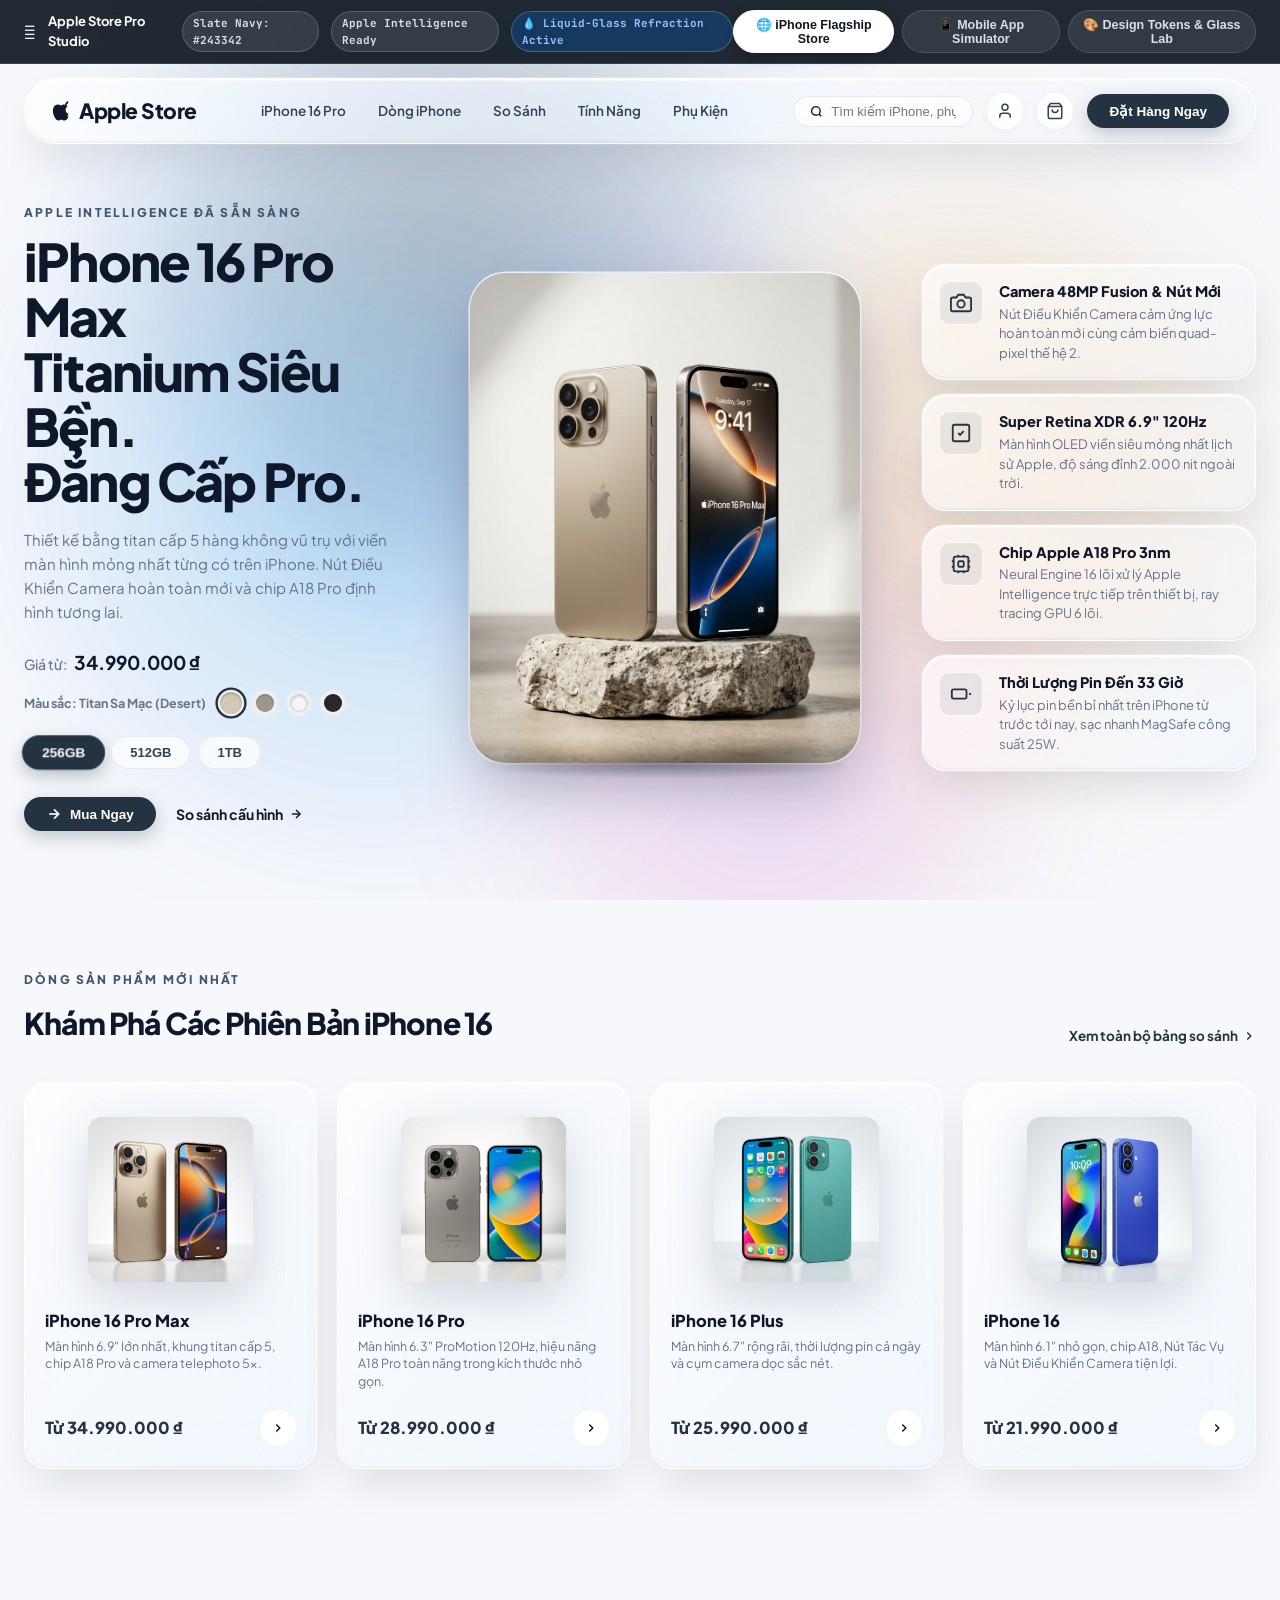
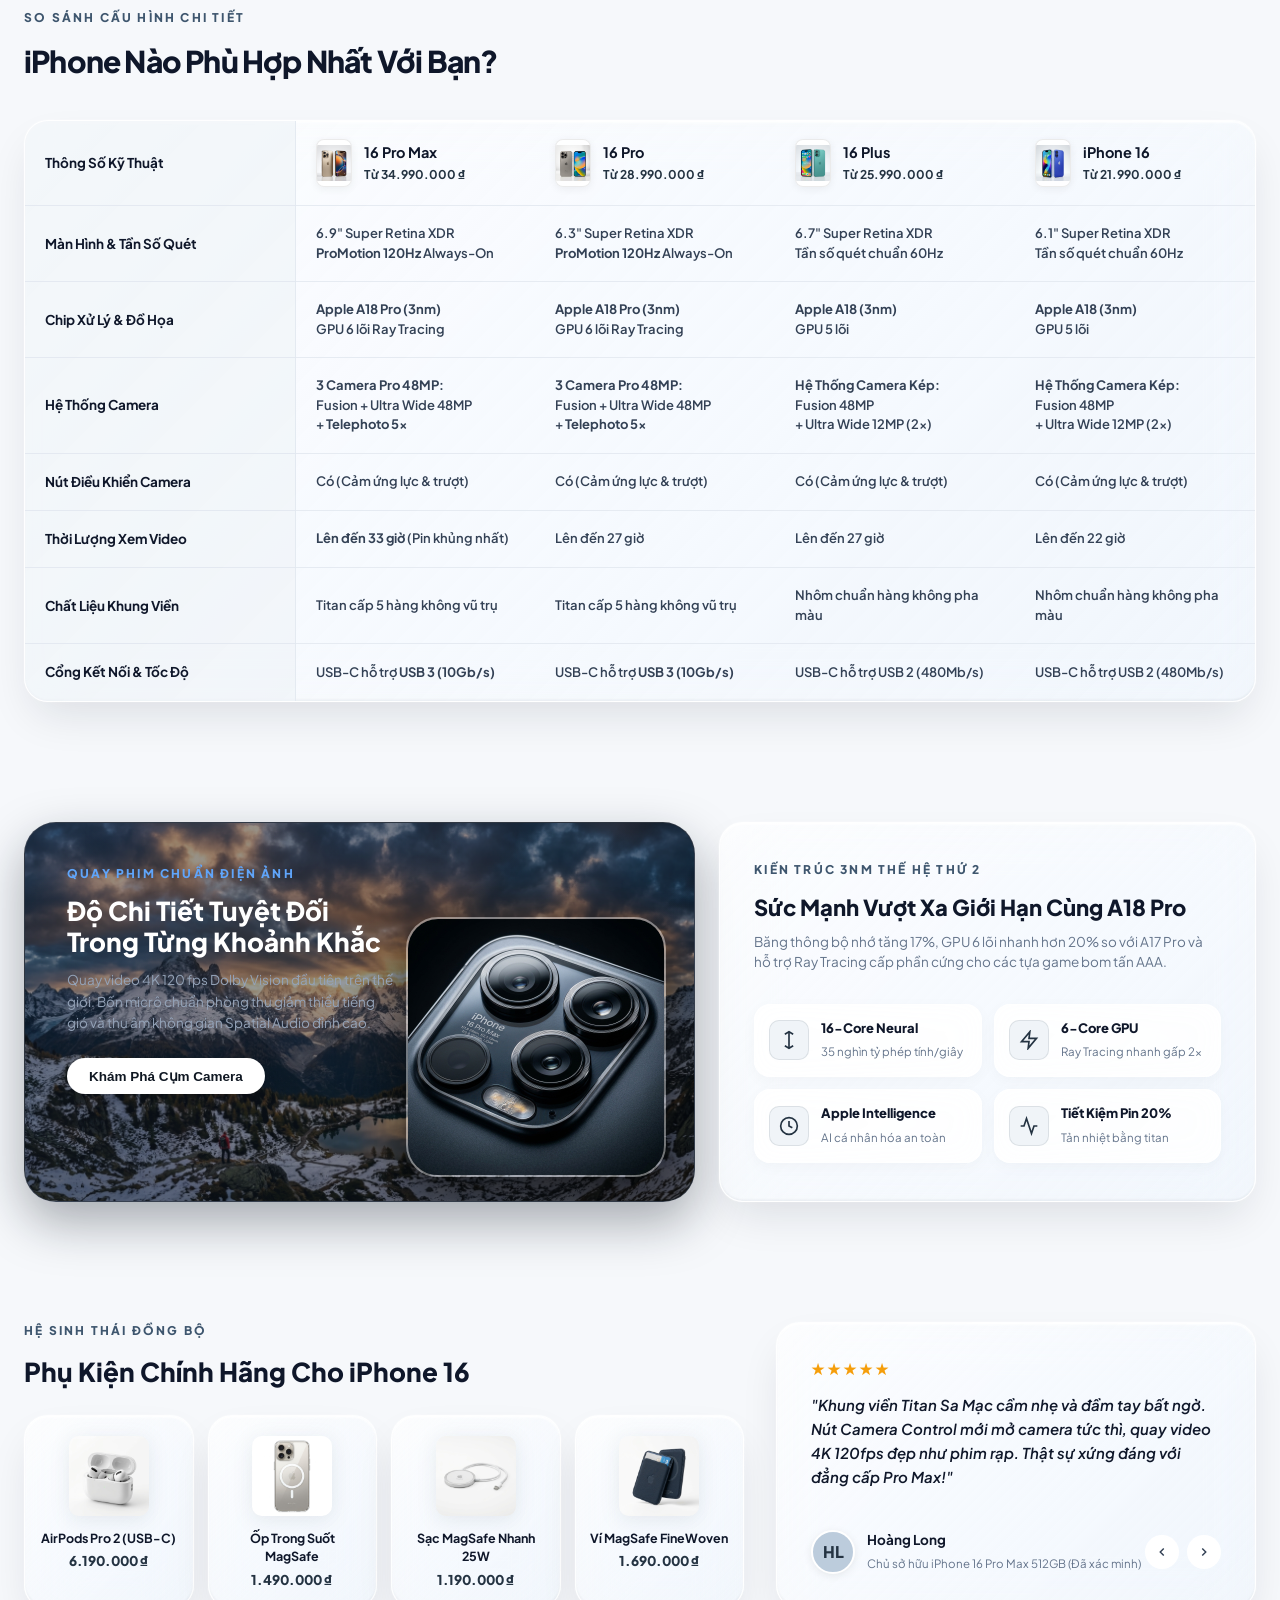
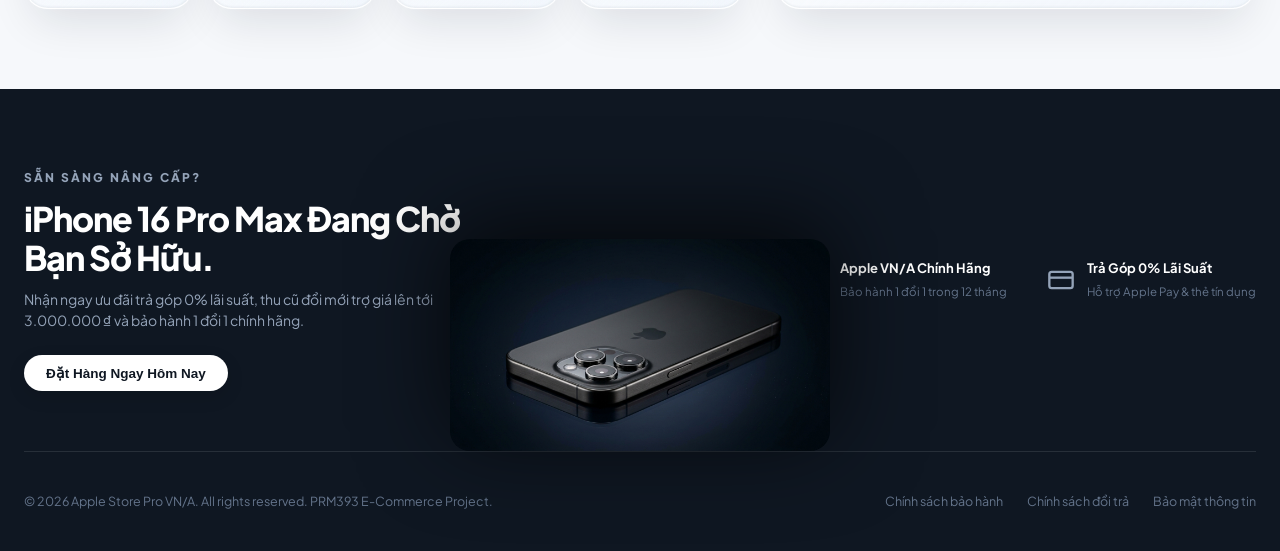
==== ui_template_kit/index.html @ 1d254131 "feat(ui): adopt Liquid-Glass design system and expand multi-brand product catalog - Implemented Appl" ====
<!DOCTYPE html>
<html lang="vi">
<head>
  <meta charset="UTF-8">
  <meta name="viewport" content="width=device-width, initial-scale=1.0">
  <title>Apple Store Pro – Chuyên Gia iPhone 16 Pro Max Chính Hãng (Liquid-Glass Edition)</title>
  <link rel="stylesheet" href="styles.css">
  <link rel="preconnect" href="https://fonts.googleapis.com">
  <link rel="preconnect" href="https://fonts.gstatic.com" crossorigin>
  <link href="https://fonts.googleapis.com/css2?family=Plus+Jakarta+Sans:wght@300;400;500;600;700;800&family=Inter:wght@300;400;500;600;700;800&family=JetBrains+Mono:wght@400;500;600;700&display=swap" rel="stylesheet">
</head>
<body>

  <!-- ==========================================================================
       AMBIENT LIQUID MESH GRADIENT CANVAS (THE ESSENTIAL LIQUID-GLASS BACKDROP)
       Moving colored light blobs shine through translucent glass cards.
       ========================================================================== -->
  <div class="liquid-ambient-canvas" aria-hidden="true">
    <div class="liquid-orb orb-1"></div>
    <div class="liquid-orb orb-2"></div>
    <div class="liquid-orb orb-3"></div>
    <div class="liquid-orb orb-4"></div>
    <div id="liquidCursorGlow" class="liquid-cursor-glow"></div>
  </div>

  <div class="page-content-wrapper">

    <!-- ==========================================================================
         0. MASTER TOP CONTROL BAR (VIEW SWITCHER & LIQUID-GLASS CONTROLS)
         ========================================================================== -->
    <div class="kit-control-bar">
      <div class="kit-title-group">
        <div class="kit-apple-logo"></div>
        <strong>Apple Store Pro Studio</strong>
        <span class="kit-badge">Slate Navy: #243342</span>
        <span class="kit-badge">Apple Intelligence Ready</span>
        <span class="kit-badge" style="background: rgba(0, 113, 227, 0.25); color: #93C5FD; border-color: rgba(96, 165, 250, 0.4);">💧 Liquid-Glass Refraction Active</span>
      </div>

      <div class="kit-actions">
        <button id="btnKitLanding" class="kit-tab-btn active">🌐 iPhone Flagship Store</button>
        <button id="btnKitMobile" class="kit-tab-btn">📱 Mobile App Simulator</button>
        <button id="btnKitTokens" class="kit-tab-btn">🎨 Design Tokens & Glass Lab</button>
      </div>
    </div>

    <!-- ==========================================================================
         VIEW 1: IPHONE FLAGSHIP STORE (LIQUID-GLASS WITH REAL PRODUCT PHOTOGRAPHY)
         ========================================================================== -->
    <div id="view_landing" class="view-container active">

      <!-- 1. Floating Liquid-Glass Navbar -->
      <header class="nexora-navbar">
        <div class="container">
          <div class="navbar-floating-glass liquid-glass-navbar">
            <!-- Apple Brand Left -->
            <a href="#" class="nav-brand">
              <svg width="20" height="24" viewBox="0 0 170 170" fill="currentColor">
                <path d="M150.37 130.25c-2.45 5.66-5.35 10.87-8.71 15.66-4.58 6.53-8.33 11.05-11.22 13.56-4.48 4.12-9.28 6.23-14.42 6.35-3.69 0-8.14-1.05-13.32-3.18-5.19-2.12-9.97-3.17-14.34-3.17-4.58 0-9.49 1.05-14.75 3.17-5.26 2.13-9.5 3.24-12.74 3.35-4.35.13-9.16-1.9-14.42-6.08-3.69-3.04-7.69-7.85-12-14.43-5.6-8.58-10.05-18.49-13.34-29.74-3.29-11.24-4.94-22.1-4.94-32.57 0-14.89 3.86-27.42 11.59-37.58 7.73-10.16 17.51-15.34 29.34-15.55 4.36 0 9.4 1.15 15.11 3.44 5.72 2.29 9.46 3.49 11.23 3.59 1.57-.1 5.37-1.35 11.41-3.74 6.04-2.39 11.02-3.44 14.93-3.17 13.92.83 24.63 5.75 32.13 14.75-12.18 7.37-18.15 17.58-17.91 30.64.24 10.16 4.19 18.66 11.85 25.5 3.69 3.35 7.91 5.86 12.66 7.53-2.61 7.6-5.87 15.42-9.78 23.46zM119.22 33.15c0-7.39 2.66-14.4 7.98-21.03 5.32-6.63 11.97-10.87 19.95-12.12.22 1.09.33 2.18.33 3.26 0 7.39-2.77 14.51-8.31 21.36-5.54 6.85-12.3 11.19-20.27 12.02-.22-1.09-.33-2.18-.33-3.49z"/>
              </svg>
              <span>Apple Store</span>
            </a>

            <!-- Menu Center -->
            <nav>
              <ul class="nav-menu">
                <li><a href="#hero" class="nav-link">iPhone 16 Pro</a></li>
                <li><a href="#lineup" class="nav-link">Dòng iPhone</a></li>
                <li><a href="#compare" class="nav-link">So Sánh</a></li>
                <li><a href="#features" class="nav-link">Tính Năng</a></li>
                <li><a href="#accessories" class="nav-link">Phụ Kiện</a></li>
              </ul>
            </nav>

            <!-- Right Actions -->
            <div class="nav-right">
              <!-- Search Input -->
              <div class="nav-search-liquid">
                <svg width="15" height="15" viewBox="0 0 24 24" fill="none" stroke="currentColor" stroke-width="2.5"><circle cx="11" cy="11" r="8"/><path d="m21 21-4.3-4.3"/></svg>
                <input type="text" placeholder="Tìm kiếm iPhone, phụ kiện...">
              </div>

              <!-- Account Profile -->
              <button class="nav-icon-btn" title="Tài khoản Apple ID">
                <svg width="18" height="18" viewBox="0 0 24 24" fill="none" stroke="currentColor" stroke-width="2"><path d="M19 21v-2a4 4 0 0 0-4-4H9a4 4 0 0 0-4 4v2"/><circle cx="12" cy="7" r="4"/></svg>
              </button>

              <!-- Shopping Bag with Badge -->
              <button class="nav-icon-btn" title="Túi hàng">
                <svg width="18" height="18" viewBox="0 0 24 24" fill="none" stroke="currentColor" stroke-width="2"><path d="M6 2 3 6v14a2 2 0 0 0 2 2h14a2 2 0 0 0 2-2V6l-3-4Z"/><path d="M3 6h18"/><path d="M16 10a4 4 0 0 1-8 0"/></svg>
                <span id="navCartCount" class="cart-counter-badge" style="display: none;">0</span>
              </button>

              <!-- CTA Button -->
              <button class="btn-pill-dark trigger-buy-action">Đặt Hàng Ngay</button>
            </div>
          </div>
        </div>
      </header>

      <!-- 2. Hero Section (3-Column Asymmetric Grid per Test_UI.md with Real Photography) -->
      <section id="hero" class="nexora-hero-section">
        <div class="container hero-grid">
          
          <!-- Cột Trái: Text, Color Finish, Capacity Selector & Buy Action -->
          <div class="hero-content-col">
            <span class="eyebrow-text">APPLE INTELLIGENCE ĐÃ SẴN SÀNG</span>
            <h1 class="hero-h1">
              iPhone 16 Pro Max<br>
              Titanium Siêu Bền.<br>
              Đẳng Cấp Pro.
            </h1>
            <p class="hero-desc">
              Thiết kế bằng titan cấp 5 hàng không vũ trụ với viền màn hình mỏng nhất từng có trên iPhone. Nút Điều Khiển Camera hoàn toàn mới và chip A18 Pro định hình tương lai.
            </p>

            <!-- Price Display -->
            <div class="hero-price-tag">
              <span>Giá từ:</span> <strong id="heroPriceValue">34.990.000 ₫</strong>
            </div>

            <!-- Finish Color Swatch Selector -->
            <div class="hero-finish-selector">
              <span id="heroFinishLabel" class="finish-label">Màu sắc: Titan Sa Mạc (Desert)</span>
              <div class="color-dots-group">
                <button class="color-circle-btn selected" data-finish="desert" title="Titan Sa Mạc">
                  <div class="color-dot-fill" style="background: #D4C8B8;"></div>
                </button>
                <button class="color-circle-btn" data-finish="natural" title="Titan Tự Nhiên">
                  <div class="color-dot-fill" style="background: #9C968F;"></div>
                </button>
                <button class="color-circle-btn" data-finish="white" title="Titan Trắng">
                  <div class="color-dot-fill" style="background: #F5F5F7; border: 1px solid #D1D5DB;"></div>
                </button>
                <button class="color-circle-btn" data-finish="black" title="Titan Đen">
                  <div class="color-dot-fill" style="background: #28282B;"></div>
                </button>
              </div>
            </div>

            <!-- Capacity Selector (256GB, 512GB, 1TB) -->
            <div class="storage-selector-group">
              <button class="storage-pill active" data-capacity="256GB">256GB</button>
              <button class="storage-pill" data-capacity="512GB">512GB</button>
              <button class="storage-pill" data-capacity="1TB">1TB</button>
            </div>

            <div class="hero-cta-actions">
              <button class="btn-pill-dark trigger-buy-action">
                <svg width="16" height="16" viewBox="0 0 24 24" fill="none" stroke="currentColor" stroke-width="2.5"><path d="M5 12h14"/><path d="m12 5 7 7-7 7"/></svg>
                Mua Ngay
              </button>
              <a href="#compare" class="link-learn-more">
                So sánh cấu hình
                <svg width="14" height="14" viewBox="0 0 24 24" fill="none" stroke="currentColor" stroke-width="2.5"><path d="M5 12h14"/><path d="m12 5 7 7-7 7"/></svg>
              </a>
            </div>
          </div>

          <!-- Cột Giữa: Real Studio Product Photography (iPhone on Organic Rock Pedestal) -->
          <div class="hero-phone-stage">
            <div class="rock-pedestal">
              <img id="heroPhoneRealImage" 
                   src="images/hero_iphone_rock.jpg" 
                   alt="Apple iPhone 16 Pro Max trên bệ đá tự nhiên" 
                   class="hero-phone-real-img"
                   loading="eager">
              <div class="pedestal-rock-shadow"></div>
            </div>
          </div>

          <!-- Cột Phải: 4 Vertical Pro Feature Cards (Genuine Liquid-Glass) -->
          <div class="hero-features-list">
            <!-- Feature 1: Camera Fusion & Camera Control -->
            <div class="liquid-glass-card feature-item-card">
              <div class="feature-icon-box">
                <svg width="22" height="22" viewBox="0 0 24 24" fill="none" stroke="currentColor" stroke-width="2"><path d="M23 19a2 2 0 0 1-2 2H3a2 2 0 0 1-2-2V8a2 2 0 0 1 2-2h4l2-3h6l2 3h4a2 2 0 0 1 2 2z"/><circle cx="12" cy="13" r="4"/></svg>
              </div>
              <div class="feature-info">
                <h4>Camera 48MP Fusion & Nút Mới</h4>
                <p>Nút Điều Khiển Camera cảm ứng lực hoàn toàn mới cùng cảm biến quad-pixel thế hệ 2.</p>
              </div>
            </div>

            <!-- Feature 2: Display ProMotion 120Hz -->
            <div class="liquid-glass-card feature-item-card">
              <div class="feature-icon-box">
                <svg width="22" height="22" viewBox="0 0 24 24" fill="none" stroke="currentColor" stroke-width="2"><rect width="18" height="18" x="3" y="3" rx="2"/><path d="m9 12 2 2 4-4"/></svg>
              </div>
              <div class="feature-info">
                <h4>Super Retina XDR 6.9" 120Hz</h4>
                <p>Màn hình OLED viền siêu mỏng nhất lịch sử Apple, độ sáng đỉnh 2.000 nit ngoài trời.</p>
              </div>
            </div>

            <!-- Feature 3: Chip Apple A18 Pro -->
            <div class="liquid-glass-card feature-item-card">
              <div class="feature-icon-box">
                <svg width="22" height="22" viewBox="0 0 24 24" fill="none" stroke="currentColor" stroke-width="2"><rect width="16" height="16" x="4" y="4" rx="2"/><rect width="6" height="6" x="9" y="9" rx="1"/><path d="M15 2v2"/><path d="M15 20v2"/><path d="M2 15h2"/><path d="M2 9h2"/><path d="M20 15h2"/><path d="M20 9h2"/><path d="M9 2v2"/><path d="M9 20v2"/></svg>
              </div>
              <div class="feature-info">
                <h4>Chip Apple A18 Pro 3nm</h4>
                <p>Neural Engine 16 lõi xử lý Apple Intelligence trực tiếp trên thiết bị, ray tracing GPU 6 lõi.</p>
              </div>
            </div>

            <!-- Feature 4: Battery Life -->
            <div class="liquid-glass-card feature-item-card">
              <div class="feature-icon-box">
                <svg width="22" height="22" viewBox="0 0 24 24" fill="none" stroke="currentColor" stroke-width="2"><rect width="16" height="10" x="2" y="7" rx="2" ry="2"/><line x1="22" x2="22" y1="11" y2="13"/></svg>
              </div>
              <div class="feature-info">
                <h4>Thời Lượng Pin Đến 33 Giờ</h4>
                <p>Kỷ lục pin bền bỉ nhất trên iPhone từ trước tới nay, sạc nhanh MagSafe công suất 25W.</p>
              </div>
            </div>
          </div>

        </div>
      </section>

      <!-- 3. Product Lineup Grid (Real Catalog Photography for All 4 Models) -->
      <section id="lineup" class="section-lineup">
        <div class="container">
          <div class="section-head-between">
            <div>
              <span class="eyebrow-text">DÒNG SẢN PHẨM MỚI NHẤT</span>
              <h2>Khám Phá Các Phiên Bản iPhone 16</h2>
            </div>
            <a href="#compare" class="link-view-all">
              Xem toàn bộ bảng so sánh
              <svg width="14" height="14" viewBox="0 0 24 24" fill="none" stroke="currentColor" stroke-width="2.5"><path d="m9 18 6-6-6-6"/></svg>
            </a>
          </div>

          <div class="lineup-cards-grid">
            <!-- Model 1: iPhone 16 Pro Max -->
            <div class="liquid-glass-card lineup-card" onclick="selectModelFromLineup('iPhone 16 Pro Max', '34.990.000 ₫', 'images/lineup_16_promax.jpg', 'desert')">
              <div class="lineup-thumb-area">
                <img src="images/lineup_16_promax.jpg" alt="Apple iPhone 16 Pro Max Desert Titanium" loading="lazy">
              </div>
              <h3 class="lineup-name">iPhone 16 Pro Max</h3>
              <p class="lineup-tagline">Màn hình 6.9" lớn nhất, khung titan cấp 5, chip A18 Pro và camera telephoto 5x.</p>
              <div class="lineup-bottom-row">
                <span class="lineup-price">Từ 34.990.000 ₫</span>
                <button class="circle-arrow-btn" title="Chọn mua">
                  <svg width="14" height="14" viewBox="0 0 24 24" fill="none" stroke="currentColor" stroke-width="2.5"><path d="m9 18 6-6-6-6"/></svg>
                </button>
              </div>
            </div>

            <!-- Model 2: iPhone 16 Pro -->
            <div class="liquid-glass-card lineup-card" onclick="selectModelFromLineup('iPhone 16 Pro', '28.990.000 ₫', 'images/lineup_16_pro.jpg', 'natural')">
              <div class="lineup-thumb-area">
                <img src="images/lineup_16_pro.jpg" alt="Apple iPhone 16 Pro Natural Titanium" loading="lazy">
              </div>
              <h3 class="lineup-name">iPhone 16 Pro</h3>
              <p class="lineup-tagline">Màn hình 6.3" ProMotion 120Hz, hiệu năng A18 Pro toàn năng trong kích thước nhỏ gọn.</p>
              <div class="lineup-bottom-row">
                <span class="lineup-price">Từ 28.990.000 ₫</span>
                <button class="circle-arrow-btn" title="Chọn mua">
                  <svg width="14" height="14" viewBox="0 0 24 24" fill="none" stroke="currentColor" stroke-width="2.5"><path d="m9 18 6-6-6-6"/></svg>
                </button>
              </div>
            </div>

            <!-- Model 3: iPhone 16 Plus -->
            <div class="liquid-glass-card lineup-card" onclick="selectModelFromLineup('iPhone 16 Plus', '25.990.000 ₫', 'images/lineup_16_plus.jpg', 'teal')">
              <div class="lineup-thumb-area">
                <img src="images/lineup_16_plus.jpg" alt="Apple iPhone 16 Plus Teal Green" loading="lazy">
              </div>
              <h3 class="lineup-name">iPhone 16 Plus</h3>
              <p class="lineup-tagline">Màn hình 6.7" rộng rãi, thời lượng pin cả ngày và cụm camera dọc sắc nét.</p>
              <div class="lineup-bottom-row">
                <span class="lineup-price">Từ 25.990.000 ₫</span>
                <button class="circle-arrow-btn" title="Chọn mua">
                  <svg width="14" height="14" viewBox="0 0 24 24" fill="none" stroke="currentColor" stroke-width="2.5"><path d="m9 18 6-6-6-6"/></svg>
                </button>
              </div>
            </div>

            <!-- Model 4: iPhone 16 -->
            <div class="liquid-glass-card lineup-card" onclick="selectModelFromLineup('iPhone 16', '21.990.000 ₫', 'images/lineup_16_standard.jpg', 'ultramarine')">
              <div class="lineup-thumb-area">
                <img src="images/lineup_16_standard.jpg" alt="Apple iPhone 16 Ultramarine Blue" loading="lazy">
              </div>
              <h3 class="lineup-name">iPhone 16</h3>
              <p class="lineup-tagline">Màn hình 6.1" nhỏ gọn, chip A18, Nút Tác Vụ và Nút Điều Khiển Camera tiện lợi.</p>
              <div class="lineup-bottom-row">
                <span class="lineup-price">Từ 21.990.000 ₫</span>
                <button class="circle-arrow-btn" title="Chọn mua">
                  <svg width="14" height="14" viewBox="0 0 24 24" fill="none" stroke="currentColor" stroke-width="2.5"><path d="m9 18 6-6-6-6"/></svg>
                </button>
              </div>
            </div>
          </div>
        </div>
      </section>

      <!-- 4. Specification Comparison Table with Real Mini Thumbnails -->
      <section id="compare" class="section-comparison">
        <div class="container">
          <div class="section-head-between">
            <div>
              <span class="eyebrow-text">SO SÁNH CẤU HÌNH CHI TIẾT</span>
              <h2>iPhone Nào Phù Hợp Nhất Với Bạn?</h2>
            </div>
          </div>

          <div class="liquid-glass-card comparison-table-wrapper">
            <table class="compare-table">
              <thead>
                <tr>
                  <th class="col-label">Thông Số Kỹ Thuật</th>
                  <th class="model-header-cell">
                    <div class="model-header-flex">
                      <div class="model-mini-thumb">
                        <img src="images/lineup_16_promax.jpg" alt="iPhone 16 Pro Max" class="model-mini-real-img" style="width: 32px; height: 44px; object-fit: contain;">
                      </div>
                      <div>
                        <strong>16 Pro Max</strong><br>
                        <small style="color: var(--brand-700); font-weight: 700;">Từ 34.990.000 ₫</small>
                      </div>
                    </div>
                  </th>
                  <th class="model-header-cell">
                    <div class="model-header-flex">
                      <div class="model-mini-thumb">
                        <img src="images/lineup_16_pro.jpg" alt="iPhone 16 Pro" class="model-mini-real-img" style="width: 32px; height: 44px; object-fit: contain;">
                      </div>
                      <div>
                        <strong>16 Pro</strong><br>
                        <small style="color: var(--brand-700); font-weight: 700;">Từ 28.990.000 ₫</small>
                      </div>
                    </div>
                  </th>
                  <th class="model-header-cell">
                    <div class="model-header-flex">
                      <div class="model-mini-thumb">
                        <img src="images/lineup_16_plus.jpg" alt="iPhone 16 Plus" class="model-mini-real-img" style="width: 32px; height: 44px; object-fit: contain;">
                      </div>
                      <div>
                        <strong>16 Plus</strong><br>
                        <small style="color: var(--brand-700); font-weight: 700;">Từ 25.990.000 ₫</small>
                      </div>
                    </div>
                  </th>
                  <th class="model-header-cell">
                    <div class="model-header-flex">
                      <div class="model-mini-thumb">
                        <img src="images/lineup_16_standard.jpg" alt="iPhone 16" class="model-mini-real-img" style="width: 32px; height: 44px; object-fit: contain;">
                      </div>
                      <div>
                        <strong>iPhone 16</strong><br>
                        <small style="color: var(--brand-700); font-weight: 700;">Từ 21.990.000 ₫</small>
                      </div>
                    </div>
                  </th>
                </tr>
              </thead>
              <tbody>
                <tr>
                  <td class="col-label">Màn Hình & Tần Số Quét</td>
                  <td class="spec-cell-text">6.9" Super Retina XDR<br><strong>ProMotion 120Hz</strong> Always-On</td>
                  <td class="spec-cell-text">6.3" Super Retina XDR<br><strong>ProMotion 120Hz</strong> Always-On</td>
                  <td class="spec-cell-text">6.7" Super Retina XDR<br>Tần số quét chuẩn 60Hz</td>
                  <td class="spec-cell-text">6.1" Super Retina XDR<br>Tần số quét chuẩn 60Hz</td>
                </tr>
                <tr>
                  <td class="col-label">Chip Xử Lý & Đồ Họa</td>
                  <td class="spec-cell-text"><strong>Apple A18 Pro (3nm)</strong><br>GPU 6 lõi Ray Tracing</td>
                  <td class="spec-cell-text"><strong>Apple A18 Pro (3nm)</strong><br>GPU 6 lõi Ray Tracing</td>
                  <td class="spec-cell-text"><strong>Apple A18 (3nm)</strong><br>GPU 5 lõi</td>
                  <td class="spec-cell-text"><strong>Apple A18 (3nm)</strong><br>GPU 5 lõi</td>
                </tr>
                <tr>
                  <td class="col-label">Hệ Thống Camera</td>
                  <td class="spec-cell-text"><strong>3 Camera Pro 48MP:</strong><br>Fusion + Ultra Wide 48MP<br>+ <strong>Telephoto 5x</strong></td>
                  <td class="spec-cell-text"><strong>3 Camera Pro 48MP:</strong><br>Fusion + Ultra Wide 48MP<br>+ <strong>Telephoto 5x</strong></td>
                  <td class="spec-cell-text"><strong>Hệ Thống Camera Kép:</strong><br>Fusion 48MP<br>+ Ultra Wide 12MP (2x)</td>
                  <td class="spec-cell-text"><strong>Hệ Thống Camera Kép:</strong><br>Fusion 48MP<br>+ Ultra Wide 12MP (2x)</td>
                </tr>
                <tr>
                  <td class="col-label">Nút Điều Khiển Camera</td>
                  <td class="spec-cell-text">Có (Cảm ứng lực & trượt)</td>
                  <td class="spec-cell-text">Có (Cảm ứng lực & trượt)</td>
                  <td class="spec-cell-text">Có (Cảm ứng lực & trượt)</td>
                  <td class="spec-cell-text">Có (Cảm ứng lực & trượt)</td>
                </tr>
                <tr>
                  <td class="col-label">Thời Lượng Xem Video</td>
                  <td class="spec-cell-text"><strong>Lên đến 33 giờ</strong> (Pin khủng nhất)</td>
                  <td class="spec-cell-text">Lên đến 27 giờ</td>
                  <td class="spec-cell-text">Lên đến 27 giờ</td>
                  <td class="spec-cell-text">Lên đến 22 giờ</td>
                </tr>
                <tr>
                  <td class="col-label">Chất Liệu Khung Viền</td>
                  <td class="spec-cell-text">Titan cấp 5 hàng không vũ trụ</td>
                  <td class="spec-cell-text">Titan cấp 5 hàng không vũ trụ</td>
                  <td class="spec-cell-text">Nhôm chuẩn hàng không pha màu</td>
                  <td class="spec-cell-text">Nhôm chuẩn hàng không pha màu</td>
                </tr>
                <tr>
                  <td class="col-label">Cổng Kết Nối & Tốc Độ</td>
                  <td class="spec-cell-text">USB-C hỗ trợ <strong>USB 3 (10Gb/s)</strong></td>
                  <td class="spec-cell-text">USB-C hỗ trợ <strong>USB 3 (10Gb/s)</strong></td>
                  <td class="spec-cell-text">USB-C hỗ trợ USB 2 (480Mb/s)</td>
                  <td class="spec-cell-text">USB-C hỗ trợ USB 2 (480Mb/s)</td>
                </tr>
              </tbody>
            </table>
          </div>
        </div>
      </section>

      <!-- 5. Split Feature Banners with Real Alpine Landscape & Macro Lens -->
      <section id="features" class="section-feature-split">
        <div class="container feature-split-grid">
          
          <!-- Banner Trái: Real Alpine Mountain Landscape & Video 4K 120 fps -->
          <div class="camera-showcase-banner">
            <img src="images/scenic_mountain_banner.jpg" class="camera-scenic-bg" alt="Dãy núi Alps chụp bằng iPhone 16 Pro Max" loading="lazy">
            
            <div class="camera-content-box">
              <span class="eyebrow-text" style="color: #60A5FA;">QUAY PHIM CHUẨN ĐIỆN ẢNH</span>
              <h3>Độ Chi Tiết Tuyệt Đối Trong Từng Khoảnh Khắc</h3>
              <p>Quay video 4K 120 fps Dolby Vision đầu tiên trên thế giới. Bốn micrô chuẩn phòng thu giảm thiểu tiếng gió và thu âm không gian Spatial Audio đỉnh cao.</p>
              <button class="btn-pill-white trigger-buy-action">Khám Phá Cụm Camera</button>
            </div>

            <!-- Real Macro Camera Module Island Element -->
            <div class="camera-close-up-lens">
              <img src="images/camera_macro_lens.jpg" class="camera-macro-real-img" alt="Cận cảnh cụm camera 48MP Pro Max" loading="lazy">
            </div>
          </div>

          <!-- Banner Phải: Sức Mạnh Apple A18 Pro & Apple Intelligence -->
          <div class="liquid-glass-card performance-power-card">
            <div class="perf-head">
              <span class="eyebrow-text">KIẾN TRÚC 3NM THẾ HỆ THỨ 2</span>
              <h3>Sức Mạnh Vượt Xa Giới Hạn Cùng A18 Pro</h3>
              <p>Băng thông bộ nhớ tăng 17%, GPU 6 lõi nhanh hơn 20% so với A17 Pro và hỗ trợ Ray Tracing cấp phần cứng cho các tựa game bom tấn AAA.</p>
            </div>

            <div class="perf-badges-2x2">
              <div class="perf-mini-card">
                <div class="perf-mini-icon">
                  <svg width="20" height="20" viewBox="0 0 24 24" fill="none" stroke="currentColor" stroke-width="2"><path d="M12 2v20"/><path d="m17 5-5-3-5 3"/><path d="m17 19-5 3-5-3"/></svg>
                </div>
                <div class="perf-mini-info">
                  <strong>16-Core Neural</strong>
                  <span>35 nghìn tỷ phép tính/giây</span>
                </div>
              </div>

              <div class="perf-mini-card">
                <div class="perf-mini-icon">
                  <svg width="20" height="20" viewBox="0 0 24 24" fill="none" stroke="currentColor" stroke-width="2"><polygon points="13 2 3 14 12 14 11 22 21 10 12 10 13 2"/></svg>
                </div>
                <div class="perf-mini-info">
                  <strong>6-Core GPU</strong>
                  <span>Ray Tracing nhanh gấp 2x</span>
                </div>
              </div>

              <div class="perf-mini-card">
                <div class="perf-mini-icon">
                  <svg width="20" height="20" viewBox="0 0 24 24" fill="none" stroke="currentColor" stroke-width="2"><circle cx="12" cy="12" r="10"/><path d="M12 6v6l4 2"/></svg>
                </div>
                <div class="perf-mini-info">
                  <strong>Apple Intelligence</strong>
                  <span>AI cá nhân hóa an toàn</span>
                </div>
              </div>

              <div class="perf-mini-card">
                <div class="perf-mini-icon">
                  <svg width="20" height="20" viewBox="0 0 24 24" fill="none" stroke="currentColor" stroke-width="2"><path d="M22 12h-4l-3 9L9 3l-3 9H2"/></svg>
                </div>
                <div class="perf-mini-info">
                  <strong>Tiết Kiệm Pin 20%</strong>
                  <span>Tản nhiệt bằng titan</span>
                </div>
              </div>
            </div>
          </div>

        </div>
      </section>

      <!-- 6. Official Apple Accessories & Testimonial Section with Real Product Photos -->
      <section id="accessories" class="section-acc-review">
        <div class="container acc-review-grid">
          
          <!-- Khối Trái: Phụ Kiện Apple Chính Hãng (Real Photos) -->
          <div>
            <span class="eyebrow-text">HỆ SINH THÁI ĐỒNG BỘ</span>
            <h2 style="font-size: 26px; font-weight: 800; color: var(--ink); margin-top: 4px;">Phụ Kiện Chính Hãng Cho iPhone 16</h2>

            <div class="acc-subgrid">
              <!-- Item 1: AirPods Pro 2 -->
              <div class="liquid-glass-card acc-item-card" onclick="addAccessoryToCart('AirPods Pro 2 USB-C', '6.190.000 ₫')">
                <div class="acc-thumb-box">
                  <img src="images/acc_airpods_pro.jpg" alt="Apple AirPods Pro 2 USB-C" loading="lazy">
                </div>
                <div class="acc-name">AirPods Pro 2 (USB-C)</div>
                <div class="acc-price">6.190.000 ₫</div>
              </div>

              <!-- Item 2: MagSafe Clear Case -->
              <div class="liquid-glass-card acc-item-card" onclick="addAccessoryToCart('Ốp lưng MagSafe Trong Suốt', '1.490.000 ₫')">
                <div class="acc-thumb-box">
                  <img src="images/acc_clear_case.jpg" alt="Ốp lưng MagSafe Trong Suốt" loading="lazy">
                </div>
                <div class="acc-name">Ốp Trong Suốt MagSafe</div>
                <div class="acc-price">1.490.000 ₫</div>
              </div>

              <!-- Item 3: MagSafe Charger 25W -->
              <div class="liquid-glass-card acc-item-card" onclick="addAccessoryToCart('Bộ Sạc MagSafe 25W', '1.190.000 ₫')">
                <div class="acc-thumb-box">
                  <img src="images/acc_magsafe_charger.jpg" alt="Bộ Sạc MagSafe 25W Nhanh" loading="lazy">
                </div>
                <div class="acc-name">Sạc MagSafe Nhanh 25W</div>
                <div class="acc-price">1.190.000 ₫</div>
              </div>

              <!-- Item 4: FineWoven Wallet -->
              <div class="liquid-glass-card acc-item-card" onclick="addAccessoryToCart('Ví Da FineWoven MagSafe', '1.690.000 ₫')">
                <div class="acc-thumb-box">
                  <img src="images/acc_finewoven_wallet.jpg" alt="Ví Da MagSafe FineWoven" loading="lazy">
                </div>
                <div class="acc-name">Ví MagSafe FineWoven</div>
                <div class="acc-price">1.690.000 ₫</div>
              </div>
            </div>
          </div>

          <!-- Khối Phải: Đánh Giá Của Khách Hàng -->
          <div class="liquid-glass-card testimonial-card">
            <div>
              <div class="stars-row">★★★★★</div>
              <p id="reviewQuoteText" class="review-quote">
                "Khung viền Titan Sa Mạc cầm nhẹ và đầm tay bất ngờ. Nút Camera Control mới mở camera tức thì, quay video 4K 120fps đẹp như phim rạp. Thật sự xứng đáng với đẳng cấp Pro Max!"
              </p>
            </div>

            <div class="review-author-row">
              <div class="author-info-flex">
                <div id="reviewAuthorAvatar" class="author-avatar">HL</div>
                <div class="author-name-title">
                  <strong id="reviewAuthorName">Hoàng Long</strong>
                  <span id="reviewAuthorRole">Chủ sở hữu iPhone 16 Pro Max 512GB (Đã xác minh)</span>
                </div>
              </div>

              <div class="carousel-nav-arrows">
                <button id="btnReviewPrev" class="carousel-btn" title="Đánh giá trước">
                  <svg width="14" height="14" viewBox="0 0 24 24" fill="none" stroke="currentColor" stroke-width="2.5"><path d="m15 18-6-6 6-6"/></svg>
                </button>
                <button id="btnReviewNext" class="carousel-btn" title="Đánh giá tiếp">
                  <svg width="14" height="14" viewBox="0 0 24 24" fill="none" stroke="currentColor" stroke-width="2.5"><path d="m9 18 6-6-6-6"/></svg>
                </button>
              </div>
            </div>
          </div>

        </div>
      </section>

      <!-- 7. Footer Banner & Trust Badges (Real Horizontal Titanium Phone on Dark Surface) -->
      <footer class="nexora-footer-section">
        <div class="container">
          
          <div class="footer-upgrade-banner">
            <div class="footer-banner-left">
              <span class="eyebrow-text">SẴN SÀNG NÂNG CẤP?</span>
              <h2>iPhone 16 Pro Max Đang Chờ Bạn Sở Hữu.</h2>
              <p>Nhận ngay ưu đãi trả góp 0% lãi suất, thu cũ đổi mới trợ giá lên tới 3.000.000 ₫ và bảo hành 1 đổi 1 chính hãng.</p>
              <button class="btn-pill-white trigger-buy-action">Đặt Hàng Ngay Hôm Nay</button>
            </div>

            <div class="footer-banner-phone-visual">
              <img src="images/footer_phone_dark.jpg" class="footer-phone-real-img" alt="Apple iPhone 16 Pro Dark Titanium nằm trên bàn kính" loading="lazy">
            </div>

            <!-- 3 Trust Badges per Test_UI.md -->
            <div class="trust-badges-row">
              <div class="trust-badge-item">
                <svg width="28" height="28" viewBox="0 0 24 24" fill="none" stroke="currentColor" stroke-width="2"><rect width="16" height="12" x="1" y="3" rx="2"/><circle cx="5.5" cy="17.5" r="2.5"/><circle cx="18.5" cy="17.5" r="2.5"/><path d="M17 11h4l2 4v2h-4"/></svg>
                <div class="trust-badge-text">
                  <strong>Giao Hỏa Tốc 2 Giờ</strong>
                  <span>Miễn phí giao hàng toàn quốc</span>
                </div>
              </div>

              <div class="trust-badge-item">
                <svg width="28" height="28" viewBox="0 0 24 24" fill="none" stroke="currentColor" stroke-width="2"><path d="M12 22s8-4 8-10V5l-8-3-8 3v7c0 6 8 10 8 10z"/></svg>
                <div class="trust-badge-text">
                  <strong>Apple VN/A Chính Hãng</strong>
                  <span>Bảo hành 1 đổi 1 trong 12 tháng</span>
                </div>
              </div>

              <div class="trust-badge-item">
                <svg width="28" height="28" viewBox="0 0 24 24" fill="none" stroke="currentColor" stroke-width="2"><rect width="20" height="14" x="2" y="5" rx="2"/><line x1="2" x2="22" y1="10" y2="10"/></svg>
                <div class="trust-badge-text">
                  <strong>Trả Góp 0% Lãi Suất</strong>
                  <span>Hỗ trợ Apple Pay & thẻ tín dụng</span>
                </div>
              </div>
            </div>
          </div>

          <div class="footer-sub-links">
            <div>© 2026 Apple Store Pro VN/A. All rights reserved. PRM393 E-Commerce Project.</div>
            <div style="display: flex; gap: 24px;">
              <a href="#" style="color: #64748B; text-decoration: none;">Chính sách bảo hành</a>
              <a href="#" style="color: #64748B; text-decoration: none;">Chính sách đổi trả</a>
              <a href="#" style="color: #64748B; text-decoration: none;">Bảo mật thông tin</a>
            </div>
          </div>

        </div>
      </footer>

    </div>

    <!-- ==========================================================================
         VIEW 2: MOBILE APP SIMULATOR (PRM393 IPHONE SHOPPING APP WITH REAL PHOTOS)
         ========================================================================== -->
    <div id="view_mobile" class="view-container">
      <div class="container mobile-view-wrapper">
        
        <div style="text-align: center; margin-bottom: 24px;">
          <h2 style="font-size: 26px; font-weight: 800; color: var(--ink);">Mô Phỏng Ứng Dụng Mua Sắm iPhone (Mobile App)</h2>
          <p style="color: var(--ink-muted); font-size: 14px;">Giao diện di động PRM393 với tab bar kính mờ Liquid-Glass và ảnh sản phẩm thật</p>
        </div>

        <!-- Phone Mockup Frame -->
        <div class="phone-mockup-frame">
          <!-- Status Bar -->
          <div class="phone-status-bar">
            <span id="phoneDigitalClock">09:41</span>
            <div class="camera-cutout"></div>
            <div style="display: flex; align-items: center; gap: 6px;">
              <svg width="14" height="12" viewBox="0 0 24 24" fill="currentColor"><path d="M12 20h.01"/><path d="M2 8.82a15 15 0 0 1 20 0"/><path d="M5 12.86a10 10 0 0 1 14 0"/><path d="M8.5 16.43a5 5 0 0 1 7 0"/></svg>
              <svg width="16" height="12" viewBox="0 0 24 24" fill="currentColor"><rect width="18" height="12" x="2" y="6" rx="2"/><line x1="22" x2="22" y1="10" y2="14"/></svg>
            </div>
          </div>

          <!-- Dynamic Island Notification Island -->
          <div style="padding: 10px 16px 0;">
            <div style="background: rgba(15, 23, 34, 0.95); backdrop-filter: blur(20px); border-radius: 20px; padding: 10px 16px; color: white; display: flex; align-items: center; justify-content: space-between; box-shadow: 0 8px 24px rgba(0,0,0,0.3); border: 1px solid rgba(255,255,255,0.15);">
              <div style="display: flex; align-items: center; gap: 10px;">
                <div style="width: 28px; height: 28px; border-radius: 50%; background: #D4C8B8; display: flex; align-items: center; justify-content: center; font-size: 12px; color: #0F1722; font-weight: 800;"></div>
                <div>
                  <div style="font-size: 11.5px; font-weight: 700;">iPhone 16 Pro Max (Desert)</div>
                  <div style="font-size: 10px; color: #94A3B8;">Sẵn hàng giao 2H • Miễn phí</div>
                </div>
              </div>
              <span style="font-size: 11px; font-weight: 800; color: #60A5FA;">34.990.000 ₫</span>
            </div>
          </div>

          <!-- Phone Viewport Content -->
          <div class="phone-viewport" style="padding: 16px;">
            <!-- Mobile Search Bar in Glass -->
            <div style="background: rgba(255,255,255,0.85); backdrop-filter: blur(14px); border: 1.5px solid rgba(255,255,255,0.9); border-radius: 14px; padding: 10px 14px; display: flex; align-items: center; gap: 8px; margin-bottom: 16px; box-shadow: 0 4px 12px rgba(0,0,0,0.03);">
              <svg width="16" height="16" viewBox="0 0 24 24" fill="none" stroke="#64748B" stroke-width="2"><circle cx="11" cy="11" r="8"/><path d="m21 21-4.3-4.3"/></svg>
              <input type="text" placeholder="Tìm kiếm mẫu iPhone, phụ kiện..." style="border: none; background: transparent; outline: none; font-size: 13px; width: 100%;">
            </div>

            <!-- Featured Mobile Card (Liquid-Glass with Real Image) -->
            <div class="liquid-glass-card" style="padding: 16px; margin-bottom: 16px; border-radius: 20px;">
              <span class="eyebrow-text" style="font-size: 10px; margin-bottom: 4px;">FLAGSHIP MODEL</span>
              <div style="display: flex; gap: 12px; align-items: center; margin-bottom: 10px;">
                <img src="images/lineup_16_promax.jpg" alt="iPhone 16 Pro Max" style="width: 72px; height: 90px; object-fit: contain; border-radius: 10px;">
                <div>
                  <h4 style="font-size: 16px; font-weight: 800; color: var(--ink); margin-bottom: 2px;">iPhone 16 Pro Max</h4>
                  <p style="font-size: 11.5px; color: var(--ink-muted); margin-bottom: 4px;">Titan Sa Mạc • Chip A18 Pro</p>
                  <strong style="font-size: 15px; color: var(--brand-700);">34.990.000 ₫</strong>
                </div>
              </div>
              <button class="btn-pill-dark trigger-buy-action" style="width: 100%; justify-content: center; padding: 8px; font-size: 12.5px;">Thêm Vào Giỏ Hàng</button>
            </div>

            <!-- Lineup Horizontal Quick Grid -->
            <div style="font-size: 13px; font-weight: 800; color: var(--ink); margin-bottom: 10px;">Dòng Máy Mới</div>
            <div style="display: grid; grid-template-columns: 1fr 1fr; gap: 10px;">
              <!-- Mini Model 1 -->
              <div class="liquid-glass-card" style="padding: 12px; border-radius: 16px; text-align: center;">
                <img src="images/lineup_16_pro.jpg" alt="iPhone 16 Pro" style="height: 70px; object-fit: contain; margin-bottom: 6px;">
                <div style="font-size: 12px; font-weight: 800; color: var(--ink);">iPhone 16 Pro</div>
                <div style="font-size: 11px; font-weight: 800; color: var(--brand-700);">28.990.000 ₫</div>
              </div>
              <!-- Mini Model 2 -->
              <div class="liquid-glass-card" style="padding: 12px; border-radius: 16px; text-align: center;">
                <img src="images/lineup_16_standard.jpg" alt="iPhone 16" style="height: 70px; object-fit: contain; margin-bottom: 6px;">
                <div style="font-size: 12px; font-weight: 800; color: var(--ink);">iPhone 16</div>
                <div style="font-size: 11px; font-weight: 800; color: var(--brand-700);">21.990.000 ₫</div>
              </div>
            </div>
          </div>

          <!-- Phone Liquid-Glass Bottom Dock / Nav Bar -->
          <div class="phone-nav-bar" style="background: rgba(255,255,255,0.75); backdrop-filter: blur(24px) saturate(200%); border-top: 1.5px solid rgba(255,255,255,0.85);">
            <button class="phone-nav-tab active">
              <div class="phone-nav-icon-wrapper">
                <svg width="18" height="18" viewBox="0 0 24 24" fill="none" stroke="currentColor" stroke-width="2"><path d="m3 9 9-7 9 7v11a2 2 0 0 1-2 2H5a2 2 0 0 1-2-2z"/><polyline points="9 22 9 12 15 12 15 22"/></svg>
              </div>
              <span>Khám Phá</span>
            </button>
            <button class="phone-nav-tab">
              <div class="phone-nav-icon-wrapper">
                <svg width="18" height="18" viewBox="0 0 24 24" fill="none" stroke="currentColor" stroke-width="2"><rect width="7" height="7" x="3" y="3" rx="1"/><rect width="7" height="7" x="14" y="3" rx="1"/><rect width="7" height="7" x="14" y="14" rx="1"/><rect width="7" height="7" x="3" y="14" rx="1"/></svg>
              </div>
              <span>Dòng iPhone</span>
            </button>
            <button class="phone-nav-tab">
              <div class="phone-nav-icon-wrapper">
                <svg width="18" height="18" viewBox="0 0 24 24" fill="none" stroke="currentColor" stroke-width="2"><circle cx="8" cy="21" r="1"/><circle cx="19" cy="21" r="1"/><path d="M2.05 2.05h2l2.66 12.42a2 2 0 0 0 2 1.58h9.78a2 2 0 0 0 1.95-1.57l1.65-7.43H5.12"/></svg>
              </div>
              <span>Túi Hàng</span>
            </button>
            <button class="phone-nav-tab">
              <div class="phone-nav-icon-wrapper">
                <svg width="18" height="18" viewBox="0 0 24 24" fill="none" stroke="currentColor" stroke-width="2"><path d="M19 21v-2a4 4 0 0 0-4-4H9a4 4 0 0 0-4 4v2"/><circle cx="12" cy="7" r="4"/></svg>
              </div>
              <span>Apple ID</span>
            </button>
          </div>
        </div>

      </div>
    </div>

    <!-- ==========================================================================
         VIEW 3: DESIGN SYSTEM, LIQUID-GLASS LAB & COLOR TOKENS (Test_UI.md)
         ========================================================================== -->
    <div id="view_tokens" class="view-container">
      <div class="container ds-view-wrapper">

        <!-- 1. Color Palette Tokens from Test_UI.md -->
        <div class="liquid-glass-card ds-section-card">
          <span class="eyebrow-text">COLOR SPECIFICATIONS (TEST_UI.MD)</span>
          <h3>Bảng Mã Màu Titan Độc Quyền (#243342)</h3>
          <p>Trích xuất chuẩn xác từ tài liệu thiết kế Test_UI.md cho hệ thống chuyên bán iPhone cao cấp.</p>

          <div class="ds-swatches-grid">
            <div class="ds-swatch-box">
              <div class="ds-color-block" style="background: #243342;"></div>
              <strong>Primary Titanium Navy</strong>
              <code>#243342 (brand-700)</code>
            </div>

            <div class="ds-swatch-box">
              <div class="ds-color-block" style="background: #3E566E;"></div>
              <strong>Highlight / Hover State</strong>
              <code>#3E566E (brand-500)</code>
            </div>

            <div class="ds-swatch-box">
              <div class="ds-color-block" style="background: #0F1722;"></div>
              <strong>Deep Dark Navy (Footer)</strong>
              <code>#0F1722 (brand-900)</code>
            </div>

            <div class="ds-swatch-box">
              <div class="ds-color-block" style="background: #D4C8B8;"></div>
              <strong>Desert Titanium (Màu mới)</strong>
              <code>#D4C8B8</code>
            </div>

            <div class="ds-swatch-box">
              <div class="ds-color-block" style="background: #F1F5F9; border: 1px solid #CBD5E1;"></div>
              <strong>Surface Light Slate</strong>
              <code>#F1F5F9</code>
            </div>

            <div class="ds-swatch-box">
              <div class="ds-color-block" style="background: #64748B;"></div>
              <strong>Muted Ink Subtext</strong>
              <code>#64748B</code>
            </div>
          </div>
        </div>

        <!-- 2. Interactive Liquid-Glass Laboratory & Optical Physics -->
        <div class="liquid-glass-card ds-section-card">
          <span class="eyebrow-text">LIQUID-GLASS OPTICS & PHYSICS</span>
          <h3>Phòng Thí Nghiệm Khúc Xạ Kính Lỏng (Liquid-Glass Lab)</h3>
          <p>Tại sao bạn thấy hiệu ứng Liquid-Glass ở đây mà thiết kế thông thường không có? Hãy thử chỉnh thanh trượt độ mờ và màu phản chiếu bên dưới để xem sự khác biệt tức thì:</p>

          <div style="display: grid; grid-template-columns: 1fr 1fr; gap: 24px; margin-bottom: 24px;">
            <!-- Control Sliders -->
            <div style="display: flex; flex-direction: column; gap: 16px;">
              <div>
                <label style="font-size: 13px; font-weight: 700; display: flex; justify-content: space-between;">
                  <span>Độ Mờ Khúc Xạ (Backdrop Blur):</span>
                  <span id="labelBlurVal">28px</span>
                </label>
                <input id="sliderBlur" type="range" min="4" max="50" value="28" style="width: 100%; margin-top: 6px;">
              </div>

              <div>
                <label style="font-size: 13px; font-weight: 700; display: flex; justify-content: space-between;">
                  <span>Độ Bão Hòa Màu (Saturation Boost):</span>
                  <span id="labelSatVal">220%</span>
                </label>
                <input id="sliderSat" type="range" min="100" max="300" value="220" style="width: 100%; margin-top: 6px;">
              </div>

              <div>
                <label style="font-size: 13px; font-weight: 700; display: flex; justify-content: space-between;">
                  <span>Độ Sáng Lớp Đèn Nền (Ambient Orb Opacity):</span>
                  <span id="labelOrbVal">62%</span>
                </label>
                <input id="sliderOrb" type="range" min="10" max="100" value="62" style="width: 100%; margin-top: 6px;">
              </div>
            </div>

            <!-- Comparison Box (Flat Card vs Liquid-Glass Card) -->
            <div style="display: flex; gap: 14px;">
              <div style="flex: 1; background: #FFFFFF; border: 1px solid #E2E8F0; border-radius: 16px; padding: 18px; box-shadow: 0 4px 12px rgba(0,0,0,0.05);">
                <div style="font-size: 11px; font-weight: 800; color: #64748B; margin-bottom: 6px;">CARD THÔNG THƯỜNG (FLAT)</div>
                <strong style="font-size: 14px; color: #0F1722; display: block; margin-bottom: 6px;">Opaque White Box</strong>
                <p style="font-size: 12px; color: #64748B;">Màu trắng đặc phẳng lì, không có độ sâu, không phản xạ ánh sáng môi trường xung quanh.</p>
              </div>

              <div id="demoLiquidCard" class="liquid-glass-card" style="flex: 1; padding: 18px; border-radius: 16px;">
                <div style="font-size: 11px; font-weight: 800; color: #0071E3; margin-bottom: 6px;">LIQUID-GLASS CARD 💧</div>
                <strong style="font-size: 14px; color: #0F1722; display: block; margin-bottom: 6px;">Refractive Glass Surface</strong>
                <p style="font-size: 12px; color: #334155;">Ánh sáng từ quả cầu gradient chuyển động xuyên qua lớp kính, tạo viền specular phản chiếu chân thực.</p>
              </div>
            </div>
          </div>

          <div style="background: rgba(36, 51, 66, 0.08); border-radius: 12px; padding: 16px; font-size: 12.5px; color: var(--ink-secondary); line-height: 1.6;">
            <strong>Nguyên lý cốt lõi của Liquid-Glass trong dự án này:</strong><br>
            1. <strong>Lớp đệm chuyển động (Ambient Mesh Canvas):</strong> Phải có các quả cầu màu sắc (Slate Navy `#243342`, Desert Amber `#D4C8B8`, Cyber Blue `#0071E3`) trôi dạt phía sau.<br>
            2. <strong>Khúc xạ ánh sáng (Specular Rim Lights):</strong> Kỹ thuật viền đôi `inset 0 1.5px 2px rgba(255,255,255,0.95)` mô phỏng cạnh kính vát cong hội tụ ánh sáng kiểu Apple VisionOS.<br>
            3. <strong>Bão hòa quang sai (Saturate 220%):</strong> Tăng cường độ tươi tắn của các pixel nền khi đi qua chất liệu kính lỏng.
          </div>
        </div>

      </div>
    </div>

  </div>

  <script src="app.js"></script>
</body>
</html>
---- ui_template_kit/styles.css ----
/* ==========================================================================
   IPHONE PRO STUDIO – LIQUID-GLASS FLAGSHIP DESIGN SYSTEM
   Theme: Titanium Slate Navy (#243342) + Deep Navy (#0F1722)
   Effect: Real Liquid-Glass Refraction with Ambient Flowing Mesh Gradients
   Target: Exclusive iPhone Flagship Store (iPhone 16 Pro Max, 16 Pro, 16 Plus, 16)
   ========================================================================== */

@import url('https://fonts.googleapis.com/css2?family=Plus+Jakarta+Sans:wght@300;400;500;600;700;800&family=Inter:wght@300;400;500;600;700;800&family=JetBrains+Mono:wght@400;500;600;700&display=swap');

:root {
  /* Primary Titanium Brand Palette (From Test_UI.md) */
  --brand-50:  #F0F4F8;
  --brand-100: #D9E2EC;
  --brand-200: #BCCCDC;
  --brand-300: #9FB3C8;
  --brand-400: #627D98;
  --brand-500: #3E566E; /* Active / Hover */
  --brand-600: #2E3F52;
  --brand-700: #243342; /* PRIMARY BRAND (Titanium Slate Navy) */
  --brand-800: #1A2530;
  --brand-900: #0F1722; /* Deep Dark Navy */

  /* iPhone 16 Titanium Finishes */
  --color-desert-titanium: #D4C8B8;
  --color-natural-titanium: #9C968F;
  --color-white-titanium: #F5F5F7;
  --color-black-titanium: #28282B;

  /* REAL LIQUID-GLASS TOKENS */
  --liquid-glass-bg: linear-gradient(135deg, rgba(255, 255, 255, 0.7) 0%, rgba(240, 244, 248, 0.38) 100%);
  --liquid-glass-card-bg: linear-gradient(135deg, rgba(255, 255, 255, 0.68) 0%, rgba(236, 244, 252, 0.42) 100%);
  --liquid-glass-dark-bg: linear-gradient(135deg, rgba(36, 51, 66, 0.82) 0%, rgba(15, 23, 34, 0.92) 100%);
  --liquid-glass-border: rgba(255, 255, 255, 0.85);
  --liquid-glass-specular: inset 0 1.5px 2px 0 rgba(255, 255, 255, 1), inset 0 -1.5px 2px 0 rgba(36, 51, 66, 0.06);
  --liquid-glass-shadow: 0 20px 45px -10px rgba(15, 23, 42, 0.12), 0 0 2px rgba(255, 255, 255, 0.8);
  --liquid-blur: 28px;

  /* Surfaces & Ink */
  --bg-page: #F6F8FB;
  --ink: #0F172A;
  --ink-secondary: #334155;
  --ink-muted: #64748B;
  --ink-faint: #94A3B8;

  /* Radius */
  --radius-sm: 10px;
  --radius-md: 16px;
  --radius-lg: 24px;
  --radius-xl: 32px;
  --radius-full: 9999px;

  --font-main: 'Plus Jakarta Sans', 'Inter', -apple-system, sans-serif;
  --font-mono: 'JetBrains Mono', monospace;
}

/* Global Reset */
* {
  box-sizing: border-box;
  margin: 0;
  padding: 0;
  -webkit-tap-highlight-color: transparent;
}

img {
  max-width: 100%;
  height: auto;
  display: block;
}

html {
  scroll-behavior: smooth;
}

body {
  font-family: var(--font-main);
  background-color: var(--bg-page);
  color: var(--ink);
  line-height: 1.5;
  -webkit-font-smoothing: antialiased;
  position: relative;
  overflow-x: hidden;
}

/* ==========================================================================
   AMBIENT LIQUID MESH GRADIENT (THE SECRET TO REAL LIQUID-GLASS REFRACTION!)
   Without colorful gradients in the background, backdrop blur looks flat.
   These fluid glowing orbs provide the colorful backdrop for glass refraction.
   ========================================================================== */
.liquid-ambient-canvas {
  position: fixed;
  top: 0;
  left: 0;
  width: 100vw;
  height: 100vh;
  pointer-events: none;
  z-index: 0;
  overflow: hidden;
}

.liquid-orb {
  position: absolute;
  border-radius: 50%;
  filter: blur(75px);
  opacity: 0.62;
  animation: floatOrb 18s infinite ease-in-out alternate;
}

.liquid-orb.orb-1 {
  top: -60px;
  left: 10%;
  width: 650px;
  height: 650px;
  background: radial-gradient(circle, rgba(36, 51, 66, 0.55) 0%, rgba(62, 86, 110, 0.35) 45%, rgba(0, 113, 227, 0.2) 70%, transparent 85%);
}

.liquid-orb.orb-2 {
  top: 20%;
  right: 2%;
  width: 580px;
  height: 580px;
  background: radial-gradient(circle, rgba(212, 168, 120, 0.55) 0%, rgba(226, 168, 102, 0.35) 50%, rgba(254, 215, 170, 0.2) 75%, transparent 85%);
  animation-duration: 22s;
  animation-delay: -4s;
}

.liquid-orb.orb-3 {
  bottom: 8%;
  left: 3%;
  width: 680px;
  height: 680px;
  background: radial-gradient(circle, rgba(0, 113, 227, 0.4) 0%, rgba(56, 189, 248, 0.25) 45%, rgba(99, 102, 241, 0.2) 70%, transparent 85%);
  animation-duration: 20s;
  animation-delay: -9s;
}

.liquid-orb.orb-4 {
  top: 55%;
  right: 20%;
  width: 520px;
  height: 520px;
  background: radial-gradient(circle, rgba(139, 92, 246, 0.35) 0%, rgba(236, 72, 153, 0.2) 50%, transparent 80%);
  animation-duration: 26s;
  animation-delay: -14s;
}

/* Dynamic Interactive Mouse-Follow Glass Spotlight */
.liquid-cursor-glow {
  position: fixed;
  width: 480px;
  height: 480px;
  border-radius: 50%;
  pointer-events: none;
  background: radial-gradient(circle, rgba(0, 113, 227, 0.22) 0%, rgba(139, 92, 246, 0.12) 40%, transparent 70%);
  filter: blur(60px);
  z-index: 0;
  transform: translate(-50%, -50%);
  transition: width 0.3s, height 0.3s;
}

@keyframes floatOrb {
  0%   { transform: translate(0, 0) scale(1) rotate(0deg); }
  50%  { transform: translate(70px, 50px) scale(1.15) rotate(45deg); }
  100% { transform: translate(-50px, 90px) scale(0.9) rotate(-30deg); }
}

/* Page content relative on top of ambient canvas */
.page-content-wrapper {
  position: relative;
  z-index: 1;
}

.container {
  max-width: 1280px;
  margin: 0 auto;
  padding: 0 24px;
}

/* ==========================================================================
   LIQUID-GLASS CORE COMPONENT CLASSES
   ========================================================================== */
.liquid-glass-navbar {
  background: var(--liquid-glass-bg);
  backdrop-filter: blur(var(--liquid-blur)) saturate(210%);
  -webkit-backdrop-filter: blur(var(--liquid-blur)) saturate(210%);
  border: 1.5px solid var(--liquid-glass-border);
  box-shadow: var(--liquid-glass-shadow), var(--liquid-glass-specular);
  border-radius: var(--radius-full);
}

.liquid-glass-card {
  background: var(--liquid-glass-card-bg);
  backdrop-filter: blur(var(--liquid-blur)) saturate(190%);
  -webkit-backdrop-filter: blur(var(--liquid-blur)) saturate(190%);
  border: 1.5px solid var(--liquid-glass-border);
  box-shadow: var(--liquid-glass-shadow), var(--liquid-glass-specular);
  border-radius: var(--radius-lg);
  transition: all 0.35s cubic-bezier(0.34, 1.56, 0.64, 1);
  position: relative;
  overflow: hidden;
}

.liquid-glass-card:hover {
  transform: translateY(-6px);
  border-color: rgba(255, 255, 255, 0.95);
  box-shadow: 0 24px 50px -10px rgba(36, 51, 66, 0.22), var(--liquid-glass-specular);
}

/* Specular Light Sheen sweep on hover */
.liquid-glass-card::before {
  content: '';
  position: absolute;
  top: -50%;
  left: -50%;
  width: 200%;
  height: 200%;
  background: linear-gradient(60deg, transparent 40%, rgba(255, 255, 255, 0.35) 50%, transparent 60%);
  transform: rotate(25deg) translateY(-100%);
  transition: transform 0.75s ease-in-out;
  pointer-events: none;
}

.liquid-glass-card:hover::before {
  transform: rotate(25deg) translateY(100%);
}

.liquid-glass-dark {
  background: var(--liquid-glass-dark-bg);
  backdrop-filter: blur(32px) saturate(220%);
  -webkit-backdrop-filter: blur(32px) saturate(220%);
  border: 1.5px solid rgba(255, 255, 255, 0.18);
  box-shadow: 0 25px 60px -12px rgba(15, 23, 34, 0.6), inset 0 1.5px 2px 0 rgba(255, 255, 255, 0.25);
  border-radius: var(--radius-xl);
  color: white;
}

/* ==========================================================================
   TOP CONTROL BAR
   ========================================================================== */
.kit-control-bar {
  background: rgba(15, 23, 34, 0.92);
  backdrop-filter: blur(20px);
  color: white;
  padding: 10px 24px;
  display: flex;
  align-items: center;
  justify-content: space-between;
  font-size: 13px;
  border-bottom: 1px solid rgba(255, 255, 255, 0.12);
  position: sticky;
  top: 0;
  z-index: 1000;
}

.kit-title-group {
  display: flex;
  align-items: center;
  gap: 12px;
}

.kit-apple-logo {
  font-size: 18px;
  color: white;
}

.kit-badge {
  background: rgba(255, 255, 255, 0.1);
  color: #D9E2EC;
  border: 1px solid rgba(255, 255, 255, 0.18);
  padding: 3px 10px;
  border-radius: var(--radius-full);
  font-size: 11px;
  font-weight: 700;
  font-family: var(--font-mono);
}

.kit-actions {
  display: flex;
  align-items: center;
  gap: 8px;
}

.kit-tab-btn {
  background: rgba(255, 255, 255, 0.08);
  border: 1px solid rgba(255, 255, 255, 0.15);
  color: #D9E2EC;
  padding: 6px 14px;
  border-radius: var(--radius-full);
  font-size: 12.5px;
  font-weight: 600;
  cursor: pointer;
  display: inline-flex;
  align-items: center;
  gap: 6px;
  transition: all 0.2s ease;
}

.kit-tab-btn:hover {
  background: rgba(255, 255, 255, 0.18);
  color: white;
}

.kit-tab-btn.active {
  background: white;
  color: var(--brand-900);
  border-color: white;
  font-weight: 700;
  box-shadow: 0 4px 14px rgba(0, 0, 0, 0.25);
}

/* ==========================================================================
   VIEW 1: IPHONE FLAGSHIP LANDING PAGE
   ========================================================================== */
.view-container {
  display: none;
  animation: fadeIn 0.3s ease;
}

.view-container.active {
  display: block;
}

@keyframes fadeIn {
  from { opacity: 0; transform: translateY(8px); }
  to { opacity: 1; transform: translateY(0); }
}

/* Floating Liquid-Glass Navbar */
.nexora-navbar {
  position: sticky;
  top: 52px;
  z-index: 900;
  margin-top: 14px;
}

.navbar-floating-glass {
  height: 66px;
  padding: 0 26px;
  display: flex;
  align-items: center;
  justify-content: space-between;
}

.nav-brand {
  font-size: 21px;
  font-weight: 800;
  letter-spacing: -0.5px;
  color: var(--ink);
  text-decoration: none;
  display: flex;
  align-items: center;
  gap: 8px;
}

.nav-brand svg {
  fill: currentColor;
}

.nav-menu {
  display: flex;
  align-items: center;
  gap: 32px;
  list-style: none;
}

.nav-link {
  color: var(--ink-secondary);
  font-size: 13.5px;
  font-weight: 600;
  text-decoration: none;
  display: flex;
  align-items: center;
  gap: 4px;
  transition: color 0.15s ease;
}

.nav-link:hover {
  color: var(--brand-700);
}

.nav-right {
  display: flex;
  align-items: center;
  gap: 14px;
}

.nav-search-liquid {
  background: rgba(255, 255, 255, 0.7);
  border: 1px solid rgba(226, 232, 240, 0.9);
  border-radius: var(--radius-full);
  padding: 7px 16px;
  display: flex;
  align-items: center;
  gap: 8px;
  width: 180px;
  transition: all 0.25s;
}

.nav-search-liquid:focus-within {
  border-color: var(--brand-700);
  background: white;
  width: 220px;
  box-shadow: 0 0 0 3px rgba(36, 51, 66, 0.12);
}

.nav-search-liquid input {
  border: none;
  outline: none;
  background: transparent;
  font-size: 13px;
  width: 100%;
  color: var(--ink);
}

.nav-icon-btn {
  width: 36px;
  height: 36px;
  border-radius: 50%;
  border: 1px solid rgba(255, 255, 255, 0.8);
  background: rgba(255, 255, 255, 0.85);
  display: flex;
  align-items: center;
  justify-content: center;
  color: var(--ink-secondary);
  cursor: pointer;
  transition: all 0.2s;
  position: relative;
  box-shadow: 0 2px 8px rgba(0, 0, 0, 0.04);
}

.nav-icon-btn:hover {
  border-color: var(--brand-700);
  color: var(--brand-700);
  transform: scale(1.06);
}

.cart-counter-badge {
  position: absolute;
  top: -3px;
  right: -3px;
  background: var(--brand-700);
  color: white;
  font-size: 10px;
  font-weight: 800;
  width: 18px;
  height: 18px;
  border-radius: 50%;
  display: flex;
  align-items: center;
  justify-content: center;
  border: 2px solid white;
}

/* Pill CTA Button (Shop Now) */
.btn-pill-dark {
  background: var(--brand-700);
  color: white;
  padding: 9px 22px;
  border-radius: var(--radius-full);
  font-size: 13.5px;
  font-weight: 700;
  text-decoration: none;
  border: none;
  cursor: pointer;
  display: inline-flex;
  align-items: center;
  gap: 8px;
  transition: all 0.25s cubic-bezier(0.34, 1.56, 0.64, 1);
  box-shadow: 0 6px 18px rgba(36, 51, 66, 0.25);
}

.btn-pill-dark:hover {
  background: var(--brand-500);
  transform: translateY(-2px);
  box-shadow: 0 10px 24px rgba(36, 51, 66, 0.35);
}

.btn-pill-white {
  background: white;
  color: var(--brand-900);
  padding: 10px 22px;
  border-radius: var(--radius-full);
  font-size: 13.5px;
  font-weight: 700;
  text-decoration: none;
  border: none;
  cursor: pointer;
  display: inline-flex;
  align-items: center;
  gap: 8px;
  transition: all 0.2s ease;
  box-shadow: 0 6px 18px rgba(0, 0, 0, 0.12);
}

.btn-pill-white:hover {
  background: #F8FAFC;
  transform: translateY(-2px);
}

/* ==========================================================================
   HERO SECTION (IPHONE 16 PRO MAX TITANIUM)
   ========================================================================== */
.nexora-hero-section {
  padding: 60px 0 80px;
  position: relative;
}

.hero-grid {
  display: grid;
  grid-template-columns: 1.15fr 1.3fr 1fr;
  align-items: center;
  gap: 40px;
}

.eyebrow-text {
  font-size: 12px;
  font-weight: 800;
  letter-spacing: 2.2px;
  text-transform: uppercase;
  color: var(--brand-500);
  display: block;
  margin-bottom: 12px;
}

.hero-h1 {
  font-size: 52px;
  font-weight: 800;
  line-height: 1.06;
  letter-spacing: -1.8px;
  color: var(--ink);
  margin-bottom: 18px;
}

.hero-desc {
  font-size: 15px;
  line-height: 1.6;
  color: var(--ink-muted);
  margin-bottom: 24px;
  max-width: 400px;
}

.hero-price-tag {
  font-size: 19px;
  font-weight: 800;
  color: var(--ink);
  margin-bottom: 14px;
}

.hero-price-tag span {
  font-size: 14px;
  font-weight: 500;
  color: var(--ink-muted);
  margin-right: 4px;
}

/* Interactive Color Swatches */
.hero-finish-selector {
  display: flex;
  align-items: center;
  gap: 12px;
  margin-bottom: 20px;
}

.finish-label {
  font-size: 12.5px;
  font-weight: 700;
  color: var(--ink-muted);
}

.color-dots-group {
  display: flex;
  gap: 8px;
}

.color-circle-btn {
  width: 26px;
  height: 26px;
  border-radius: 50%;
  border: 2px solid transparent;
  padding: 2px;
  cursor: pointer;
  transition: all 0.2s cubic-bezier(0.34, 1.56, 0.64, 1);
}

.color-circle-btn.selected {
  border-color: var(--brand-700);
  transform: scale(1.2);
}

.color-dot-fill {
  width: 100%;
  height: 100%;
  border-radius: 50%;
  box-shadow: inset 0 1px 2px rgba(0, 0, 0, 0.25);
}

/* Storage Capacity Selector Pills */
.storage-selector-group {
  display: flex;
  gap: 8px;
  margin-bottom: 28px;
}

.storage-pill {
  padding: 8px 18px;
  border-radius: var(--radius-full);
  font-size: 13px;
  font-weight: 700;
  border: 1.5px solid rgba(226, 232, 240, 0.9);
  background: rgba(255, 255, 255, 0.7);
  backdrop-filter: blur(14px);
  color: var(--ink-secondary);
  cursor: pointer;
  transition: all 0.25s cubic-bezier(0.34, 1.56, 0.64, 1);
}

.storage-pill:hover {
  border-color: var(--brand-500);
  transform: translateY(-1px);
}

.storage-pill.active {
  background: var(--brand-700);
  color: white;
  border-color: var(--brand-700);
  box-shadow: 0 6px 16px rgba(36, 51, 66, 0.28);
  transform: scale(1.05);
}

.hero-cta-actions {
  display: flex;
  align-items: center;
  gap: 20px;
}

.link-learn-more {
  color: var(--ink);
  font-size: 14px;
  font-weight: 700;
  text-decoration: none;
  display: inline-flex;
  align-items: center;
  gap: 6px;
  transition: gap 0.2s;
}

.link-learn-more:hover {
  gap: 10px;
  color: var(--brand-700);
}

/* Hero Center Column: Real iPhone on Rock Pedestal Photography */
.hero-phone-stage {
  display: flex;
  flex-direction: column;
  align-items: center;
  justify-content: center;
  position: relative;
}

.hero-phone-real-img {
  width: 100%;
  max-width: 390px;
  height: 490px;
  object-fit: cover;
  object-position: center;
  border-radius: 36px;
  box-shadow: 0 28px 65px -15px rgba(15, 23, 42, 0.35), 0 0 0 1.5px rgba(255, 255, 255, 0.85);
  transition: all 0.45s cubic-bezier(0.34, 1.56, 0.64, 1);
  cursor: pointer;
}

.hero-phone-stage:hover .hero-phone-real-img {
  transform: translateY(-10px) scale(1.02);
  box-shadow: 0 35px 75px -15px rgba(36, 51, 66, 0.45), 0 0 0 2px rgba(255, 255, 255, 0.95);
}

.rock-pedestal {
  width: 100%;
  max-width: 400px;
  display: flex;
  align-items: center;
  justify-content: center;
  position: relative;
}

.pedestal-rock-base {
  display: none;
}

.pedestal-rock-shadow {
  position: absolute;
  bottom: -15px;
  width: 360px;
  height: 25px;
  background: radial-gradient(ellipse at center, rgba(15, 23, 42, 0.35) 0%, transparent 75%);
}

.showcase-phone-pair {
  position: relative;
  z-index: 5;
  display: flex;
  align-items: center;
  justify-content: center;
  filter: drop-shadow(0 25px 45px rgba(36, 51, 66, 0.3));
  transition: transform 0.4s cubic-bezier(0.34, 1.56, 0.64, 1);
}

.showcase-phone-pair:hover {
  transform: translateY(-8px) scale(1.02);
}

/* Hero Right Column: 4 Vertical Feature Cards */
.hero-features-list {
  display: flex;
  flex-direction: column;
  gap: 14px;
}

.feature-item-card {
  display: flex;
  align-items: flex-start;
  gap: 16px;
  padding: 16px;
}

.feature-icon-box {
  width: 44px;
  height: 44px;
  border-radius: var(--radius-sm);
  background: rgba(36, 51, 66, 0.08);
  border: 1px solid rgba(255, 255, 255, 0.8);
  display: flex;
  align-items: center;
  justify-content: center;
  color: var(--brand-700);
  flex-shrink: 0;
}

.feature-info h4 {
  font-size: 14.5px;
  font-weight: 800;
  color: var(--ink);
  margin-bottom: 2px;
}

.feature-info p {
  font-size: 13px;
  color: var(--ink-muted);
}

/* ==========================================================================
   FEATURED MODELS (IPHONE 16 PRO MAX, 16 PRO, 16 PLUS, 16)
   ========================================================================== */
.section-lineup {
  padding: 60px 0 80px;
}

.section-head-between {
  display: flex;
  align-items: flex-end;
  justify-content: space-between;
  margin-bottom: 36px;
}

.section-head-between h2 {
  font-size: 30px;
  font-weight: 800;
  letter-spacing: -0.8px;
  color: var(--ink);
  margin-top: 4px;
}

.link-view-all {
  font-size: 13.5px;
  font-weight: 700;
  color: var(--brand-700);
  text-decoration: none;
  display: flex;
  align-items: center;
  gap: 4px;
}

.lineup-cards-grid {
  display: grid;
  grid-template-columns: repeat(4, 1fr);
  gap: 20px;
}

.lineup-card {
  padding: 26px 20px 22px;
  display: flex;
  flex-direction: column;
  cursor: pointer;
}

.lineup-thumb-area {
  height: 180px;
  display: flex;
  align-items: center;
  justify-content: center;
  margin-bottom: 20px;
}

.lineup-thumb-area svg,
.lineup-thumb-area img {
  max-height: 165px;
  max-width: 100%;
  object-fit: contain;
  filter: drop-shadow(0 14px 24px rgba(15, 23, 42, 0.16));
  border-radius: 14px;
  transition: transform 0.35s cubic-bezier(0.34, 1.56, 0.64, 1);
}

.lineup-card:hover .lineup-thumb-area svg,
.lineup-card:hover .lineup-thumb-area img {
  transform: scale(1.08) translateY(-4px);
}

.lineup-name {
  font-size: 16.5px;
  font-weight: 800;
  color: var(--ink);
  margin-bottom: 4px;
}

.lineup-tagline {
  font-size: 12.5px;
  color: var(--ink-muted);
  margin-bottom: 20px;
  min-height: 38px;
  line-height: 1.4;
}

.lineup-bottom-row {
  margin-top: auto;
  display: flex;
  align-items: center;
  justify-content: space-between;
}

.lineup-price {
  font-size: 16.5px;
  font-weight: 800;
  color: var(--brand-700);
}

.circle-arrow-btn {
  width: 36px;
  height: 36px;
  border-radius: 50%;
  background: white;
  border: 1px solid var(--border);
  display: flex;
  align-items: center;
  justify-content: center;
  color: var(--ink);
  cursor: pointer;
  transition: all 0.2s;
}

.lineup-card:hover .circle-arrow-btn {
  background: var(--brand-700);
  border-color: var(--brand-700);
  color: white;
  transform: scale(1.08);
}

/* ==========================================================================
   SPECIFICATION COMPARISON TABLE (IPHONE LINEUP)
   ========================================================================== */
.section-comparison {
  padding: 60px 0 80px;
}

.comparison-table-wrapper {
  overflow-x: auto;
  -webkit-overflow-scrolling: touch;
  border-radius: var(--radius-lg);
}

.compare-table {
  width: 100%;
  min-width: 860px;
  border-collapse: collapse;
  text-align: left;
  table-layout: fixed;
}

.compare-table th, .compare-table td {
  padding: 18px 20px;
  border-bottom: 1px solid rgba(226, 232, 240, 0.85);
  vertical-align: middle;
}

.compare-table tr:hover td {
  background: rgba(255, 255, 255, 0.75);
}

.compare-table tr:last-child td {
  border-bottom: none;
}

.col-label {
  width: 22%;
  font-weight: 700;
  font-size: 13.5px;
  color: var(--ink);
  background: rgba(240, 244, 248, 0.7);
  border-right: 1px solid rgba(226, 232, 240, 0.85);
  padding-left: 24px;
}

.model-header-cell {
  width: 19.5%;
  font-weight: 800;
  font-size: 14.5px;
  color: var(--ink);
}

.model-header-flex {
  display: flex;
  align-items: center;
  gap: 12px;
}

.model-mini-thumb {
  width: 36px;
  height: 48px;
  flex-shrink: 0;
  display: flex;
  align-items: center;
  justify-content: center;
  overflow: hidden;
  border-radius: 8px;
  background: rgba(255, 255, 255, 0.85);
  border: 1px solid rgba(0, 0, 0, 0.08);
  box-shadow: 0 2px 8px rgba(0, 0, 0, 0.06);
}

.model-mini-thumb img,
.model-mini-real-img {
  width: 36px !important;
  height: 48px !important;
  max-width: 36px !important;
  max-height: 48px !important;
  object-fit: contain !important;
  display: block;
}

.spec-cell-text {
  font-size: 13px;
  color: var(--ink-secondary);
  font-weight: 600;
  line-height: 1.5;
}

/* ==========================================================================
   SPLIT FEATURE BANNERS (Camera Showcase & Performance)
   ========================================================================== */
.section-feature-split {
  padding: 40px 0 80px;
}

.feature-split-grid {
  display: grid;
  grid-template-columns: 1.25fr 1fr;
  gap: 24px;
}

/* Left: Scenic Camera Showcase Banner */
.camera-showcase-banner {
  background: linear-gradient(135deg, #1E293B 0%, #0F1722 100%);
  border-radius: var(--radius-xl);
  position: relative;
  overflow: hidden;
  color: white;
  padding: 42px;
  display: flex;
  flex-direction: column;
  justify-content: space-between;
  min-height: 380px;
  box-shadow: 0 20px 50px rgba(15, 23, 34, 0.35);
  border: 1px solid rgba(255, 255, 255, 0.12);
}

.camera-scenic-bg {
  position: absolute;
  top: 0;
  left: 0;
  width: 100%;
  height: 100%;
  object-fit: cover;
  opacity: 0.55;
  mix-blend-mode: normal;
  pointer-events: none;
  transition: transform 0.6s ease;
}

.camera-showcase-banner:hover .camera-scenic-bg {
  transform: scale(1.04);
}

.camera-close-up-lens {
  position: absolute;
  right: 28px;
  bottom: 24px;
  pointer-events: none;
  z-index: 5;
}

.camera-macro-real-img {
  width: 260px;
  height: 260px;
  object-fit: cover;
  border-radius: 32px;
  border: 2px solid rgba(255, 255, 255, 0.4);
  box-shadow: 0 25px 60px rgba(0, 0, 0, 0.75), inset 0 1.5px 2px rgba(255, 255, 255, 0.9);
  transition: transform 0.45s cubic-bezier(0.34, 1.56, 0.64, 1);
}

.camera-showcase-banner:hover .camera-macro-real-img {
  transform: scale(1.06) rotate(1.5deg);
}

.camera-content-box {
  position: relative;
  z-index: 10;
  max-width: 330px;
}

.camera-content-box h3 {
  font-size: 26px;
  font-weight: 800;
  line-height: 1.2;
  margin-top: 6px;
  margin-bottom: 12px;
}

.camera-content-box p {
  font-size: 13.5px;
  color: #94A3B8;
  line-height: 1.6;
  margin-bottom: 24px;
}

/* Right: Performance Power Card */
.performance-power-card {
  padding: 38px 34px;
  display: flex;
  flex-direction: column;
  justify-content: space-between;
}

.perf-head h3 {
  font-size: 22px;
  font-weight: 800;
  color: var(--ink);
  margin-top: 4px;
  margin-bottom: 8px;
}

.perf-head p {
  font-size: 13.5px;
  color: var(--ink-muted);
}

.perf-badges-2x2 {
  display: grid;
  grid-template-columns: repeat(2, 1fr);
  gap: 12px;
  margin-top: 24px;
}

.perf-mini-card {
  background: rgba(255, 255, 255, 0.85);
  backdrop-filter: blur(14px);
  border: 1px solid rgba(255, 255, 255, 0.95);
  border-radius: var(--radius-md);
  padding: 14px;
  display: flex;
  align-items: center;
  gap: 12px;
  box-shadow: 0 4px 15px rgba(0, 0, 0, 0.03);
}

.perf-mini-icon {
  width: 40px;
  height: 40px;
  border-radius: var(--radius-sm);
  background: var(--brand-50);
  border: 1px solid rgba(36, 51, 66, 0.1);
  display: flex;
  align-items: center;
  justify-content: center;
  color: var(--brand-700);
  flex-shrink: 0;
}

.perf-mini-info strong {
  font-size: 13px;
  font-weight: 800;
  color: var(--ink);
  display: block;
}

.perf-mini-info span {
  font-size: 11.5px;
  color: var(--ink-muted);
}

/* ==========================================================================
   OFFICIAL APPLE ACCESSORIES & TESTIMONIAL SECTION
   ========================================================================== */
.section-acc-review {
  padding: 40px 0 80px;
}

.acc-review-grid {
  display: grid;
  grid-template-columns: 1.5fr 1fr;
  gap: 32px;
}

.acc-subgrid {
  display: grid;
  grid-template-columns: repeat(4, 1fr);
  gap: 14px;
  margin-top: 24px;
}

.acc-item-card {
  padding: 18px 14px;
  text-align: center;
  cursor: pointer;
}

.acc-thumb-box {
  height: 85px;
  display: flex;
  align-items: center;
  justify-content: center;
  margin-bottom: 10px;
}

.acc-thumb-box svg,
.acc-thumb-box img {
  max-height: 80px;
  max-width: 100%;
  object-fit: contain;
  border-radius: 10px;
  filter: drop-shadow(0 4px 10px rgba(15, 23, 42, 0.08));
  transition: transform 0.25s cubic-bezier(0.34, 1.56, 0.64, 1);
}

.acc-item-card:hover .acc-thumb-box img {
  transform: scale(1.12);
}

.acc-name {
  font-size: 12.5px;
  font-weight: 700;
  color: var(--ink);
}

.acc-price {
  font-size: 13.5px;
  font-weight: 800;
  color: var(--brand-700);
  margin-top: 4px;
}

/* Testimonial Card */
.testimonial-card {
  padding: 34px;
  display: flex;
  flex-direction: column;
  justify-content: space-between;
}

.stars-row {
  color: #F59E0B;
  font-size: 16px;
  letter-spacing: 2px;
  margin-bottom: 12px;
}

.review-quote {
  font-size: 15px;
  line-height: 1.6;
  font-weight: 600;
  color: var(--ink);
  font-style: italic;
  margin-bottom: 24px;
}

.review-author-row {
  display: flex;
  align-items: center;
  justify-content: space-between;
}

.author-info-flex {
  display: flex;
  align-items: center;
  gap: 12px;
}

.author-avatar {
  width: 44px;
  height: 44px;
  border-radius: 50%;
  background: var(--brand-200);
  display: flex;
  align-items: center;
  justify-content: center;
  font-weight: 800;
  color: var(--brand-700);
  border: 2px solid white;
  box-shadow: 0 2px 8px rgba(0, 0, 0, 0.08);
}

.author-name-title strong {
  font-size: 13.5px;
  color: var(--ink);
  display: block;
}

.author-name-title span {
  font-size: 11.5px;
  color: var(--ink-muted);
}

.carousel-nav-arrows {
  display: flex;
  gap: 8px;
}

.carousel-btn {
  width: 34px;
  height: 34px;
  border-radius: 50%;
  border: 1px solid var(--border);
  background: white;
  display: flex;
  align-items: center;
  justify-content: center;
  cursor: pointer;
  color: var(--ink-secondary);
  transition: all 0.2s;
}

.carousel-btn:hover {
  background: var(--brand-700);
  color: white;
  border-color: var(--brand-700);
}

/* ==========================================================================
   FOOTER BANNER & TRUST BADGES (DARK NAVY #0F1722 per Test_UI.md)
   ========================================================================== */
.nexora-footer-section {
  background: var(--brand-900);
  color: white;
  padding: 80px 0 40px;
  position: relative;
  overflow: hidden;
}

.footer-upgrade-banner {
  display: flex;
  align-items: center;
  justify-content: space-between;
  padding-bottom: 60px;
  border-bottom: 1px solid rgba(255, 255, 255, 0.1);
  position: relative;
}

.footer-banner-left {
  max-width: 440px;
}

.footer-banner-left .eyebrow-text {
  color: #94A3B8;
}

.footer-banner-left h2 {
  font-size: 34px;
  font-weight: 800;
  letter-spacing: -1px;
  line-height: 1.15;
  margin-bottom: 12px;
}

.footer-banner-left p {
  color: #94A3B8;
  font-size: 14px;
  margin-bottom: 24px;
}

.footer-banner-phone-visual {
  position: absolute;
  left: 50%;
  transform: translateX(-50%);
  bottom: 0;
  pointer-events: none;
}

.footer-banner-phone-visual svg,
.footer-banner-phone-visual img {
  max-width: 380px;
  height: auto;
  object-fit: contain;
  border-radius: 20px;
  filter: drop-shadow(0 -15px 45px rgba(0, 0, 0, 0.7));
  transition: transform 0.4s cubic-bezier(0.34, 1.56, 0.64, 1);
}

.footer-upgrade-banner:hover .footer-banner-phone-visual img {
  transform: translateY(-8px) scale(1.02);
}

.trust-badges-row {
  display: flex;
  align-items: center;
  justify-content: flex-end;
  gap: 40px;
}

.trust-badge-item {
  display: flex;
  align-items: center;
  gap: 12px;
}

.trust-badge-item svg {
  color: #94A3B8;
}

.trust-badge-text strong {
  font-size: 13px;
  color: white;
  display: block;
}

.trust-badge-text span {
  font-size: 11.5px;
  color: #64748B;
}

.footer-sub-links {
  margin-top: 40px;
  display: flex;
  align-items: center;
  justify-content: space-between;
  font-size: 12.5px;
  color: #64748B;
}

/* ==========================================================================
   VIEW 2: MOBILE APP SIMULATOR (PIXEL 8 SHELL FOR PRM393)
   ========================================================================== */
.mobile-view-wrapper {
  padding: 40px 20px 80px;
  display: flex;
  flex-direction: column;
  align-items: center;
  justify-content: center;
}

.phone-mockup-frame {
  width: 412px;
  height: 870px;
  background: white;
  border-radius: 46px;
  box-shadow: 0 25px 60px -15px rgba(15, 23, 42, 0.35), 0 0 0 12px #1E293B, 0 0 0 14px #475569;
  display: flex;
  flex-direction: column;
  position: relative;
  overflow: hidden;
  border: 1px solid rgba(255, 255, 255, 0.2);
}

.phone-status-bar {
  height: 38px;
  background: rgba(255, 255, 255, 0.95);
  padding: 0 24px;
  display: flex;
  align-items: center;
  justify-content: space-between;
  font-size: 12px;
  font-weight: 700;
  color: var(--ink);
  flex-shrink: 0;
  z-index: 10;
  backdrop-filter: blur(10px);
}

.camera-cutout {
  width: 12px;
  height: 12px;
  background: #000;
  border-radius: 50%;
  position: absolute;
  left: 50%;
  transform: translateX(-50%);
  top: 10px;
}

.phone-viewport {
  flex: 1;
  overflow-y: auto;
  overflow-x: hidden;
  background: #F8FAFC;
  display: flex;
  flex-direction: column;
  position: relative;
}

.phone-nav-bar {
  height: 64px;
  background: rgba(255, 255, 255, 0.95);
  border-top: 1px solid var(--border);
  display: flex;
  align-items: center;
  justify-content: space-around;
  flex-shrink: 0;
  backdrop-filter: blur(16px);
  padding-bottom: 6px;
}

.phone-nav-tab {
  display: flex;
  flex-direction: column;
  align-items: center;
  gap: 3px;
  background: transparent;
  border: none;
  cursor: pointer;
  color: var(--ink-muted);
  width: 60px;
  transition: all 0.2s ease;
}

.phone-nav-icon-wrapper {
  padding: 4px 16px;
  border-radius: var(--radius-full);
  display: flex;
  align-items: center;
  justify-content: center;
}

.phone-nav-tab.active .phone-nav-icon-wrapper {
  background: var(--brand-50);
  color: var(--brand-700);
}

.phone-nav-tab span {
  font-size: 11px;
  font-weight: 600;
}

.phone-nav-tab.active span {
  color: var(--brand-700);
  font-weight: 800;
}

/* ==========================================================================
   VIEW 3: LIQUID-GLASS DESIGN SYSTEM & COLOR TOKENS
   ========================================================================== */
.ds-view-wrapper {
  padding: 60px 0 100px;
}

.ds-section-card {
  padding: 34px;
  margin-bottom: 28px;
}

.ds-section-card h3 {
  font-size: 20px;
  font-weight: 800;
  color: var(--brand-700);
  margin-bottom: 6px;
}

.ds-section-card p {
  font-size: 13.5px;
  color: var(--ink-muted);
  margin-bottom: 24px;
}

.ds-swatches-grid {
  display: grid;
  grid-template-columns: repeat(auto-fit, minmax(170px, 1fr));
  gap: 14px;
}

.ds-swatch-box {
  background: white;
  border: 1px solid var(--border);
  border-radius: var(--radius-md);
  padding: 14px;
  box-shadow: 0 2px 8px rgba(0, 0, 0, 0.04);
}

.ds-color-block {
  height: 54px;
  border-radius: var(--radius-sm);
  margin-bottom: 10px;
  border: 1px solid rgba(0, 0, 0, 0.08);
}

.ds-swatch-box strong {
  font-size: 13px;
  display: block;
}

.ds-swatch-box code {
  font-family: var(--font-mono);
  font-size: 11.5px;
  color: var(--ink-muted);
}

/* Toast Notification */
.nexora-toast {
  position: fixed;
  bottom: 30px;
  right: 30px;
  background: var(--brand-900);
  color: white;
  padding: 14px 22px;
  border-radius: var(--radius-md);
  font-size: 13.5px;
  font-weight: 600;
  box-shadow: 0 10px 25px rgba(0, 0, 0, 0.25);
  display: flex;
  align-items: center;
  gap: 10px;
  z-index: 2000;
  transform: translateY(120px);
  opacity: 0;
  transition: all 0.3s cubic-bezier(0.34, 1.56, 0.64, 1);
}

.nexora-toast.show {
  transform: translateY(0);
  opacity: 1;
}

/* Responsive adjustments */
@media (max-width: 1024px) {
  .hero-grid {
    grid-template-columns: 1fr;
    text-align: center;
  }
  .hero-desc {
    max-width: 100%;
    margin-left: auto;
    margin-right: auto;
  }
  .storage-selector-group, .hero-cta-actions, .hero-finish-selector {
    justify-content: center;
  }
  .lineup-cards-grid {
    grid-template-columns: repeat(2, 1fr);
  }
  .feature-split-grid {
    grid-template-columns: 1fr;
  }
  .acc-review-grid {
    grid-template-columns: 1fr;
  }
  .footer-upgrade-banner {
    flex-direction: column;
    text-align: center;
    gap: 32px;
  }
  .footer-banner-phone-visual {
    position: static;
    transform: none;
  }
  .trust-badges-row {
    justify-content: center;
    flex-wrap: wrap;
  }
}
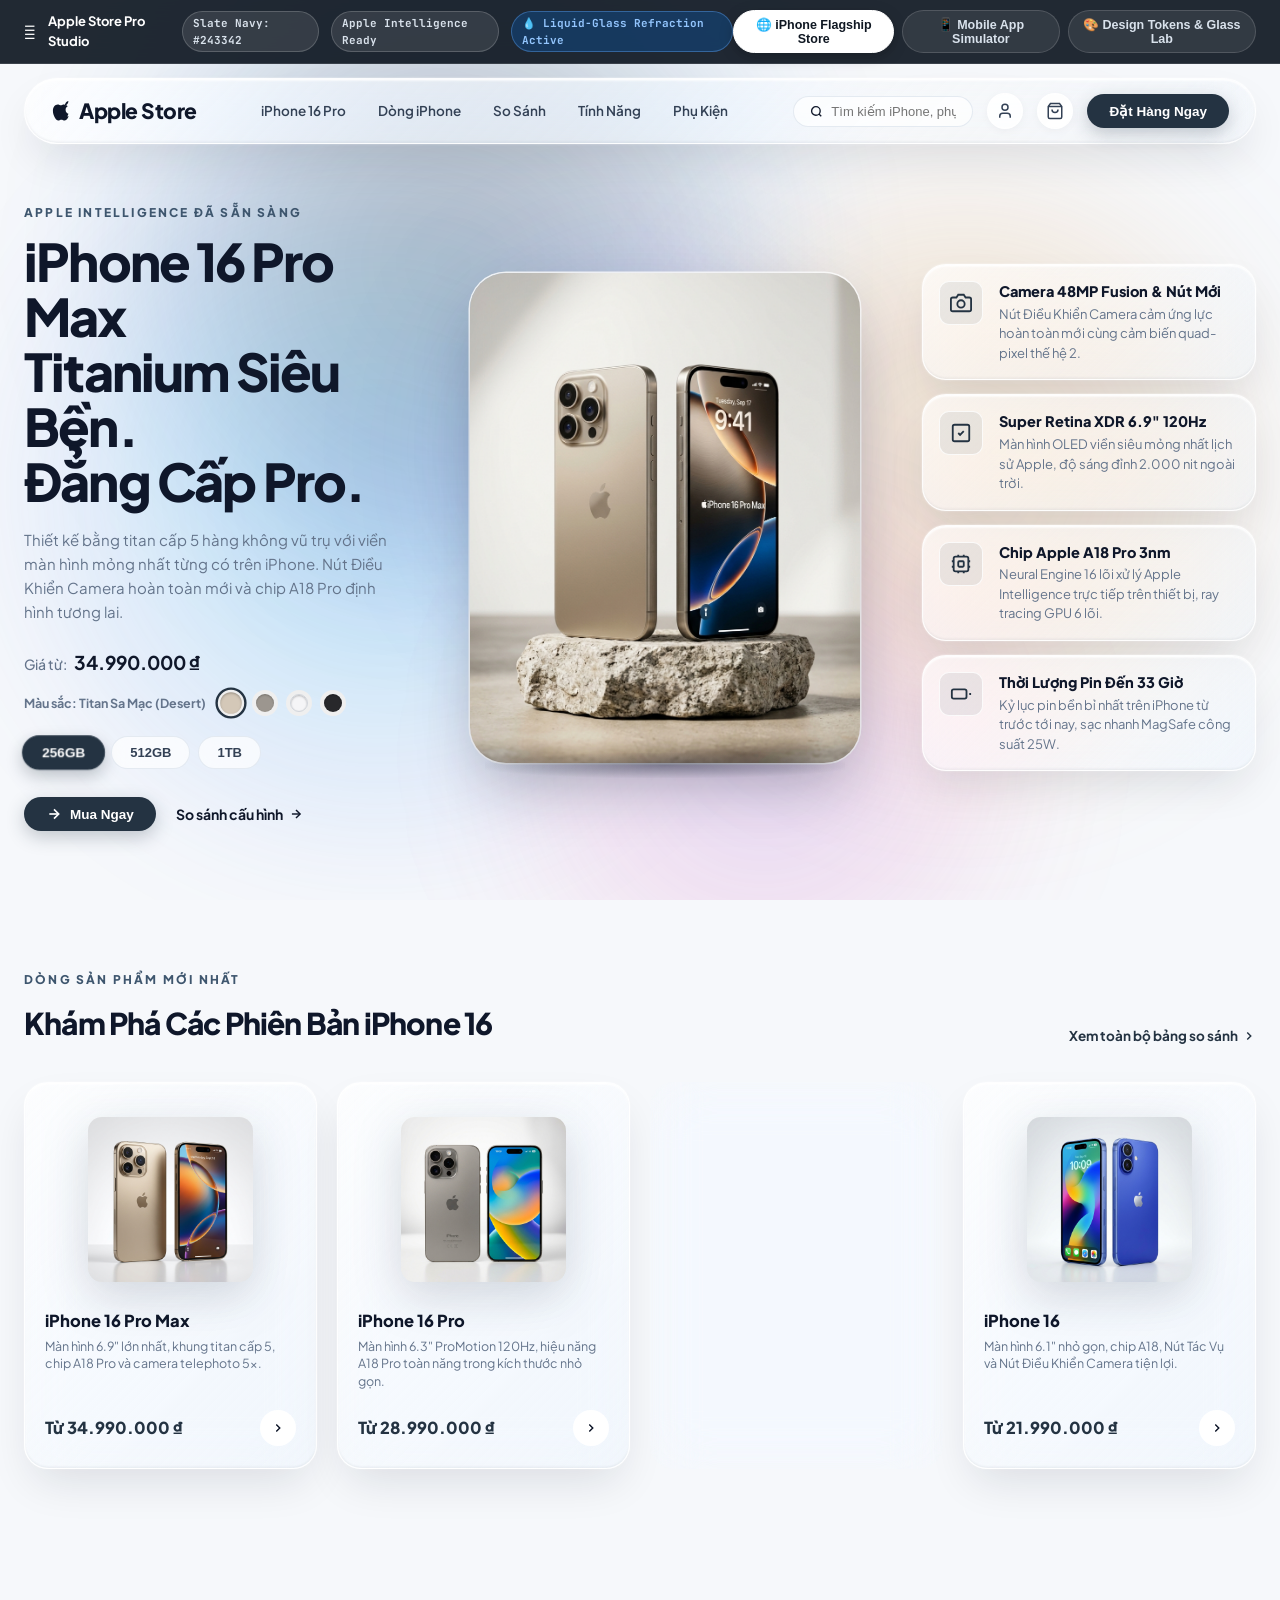
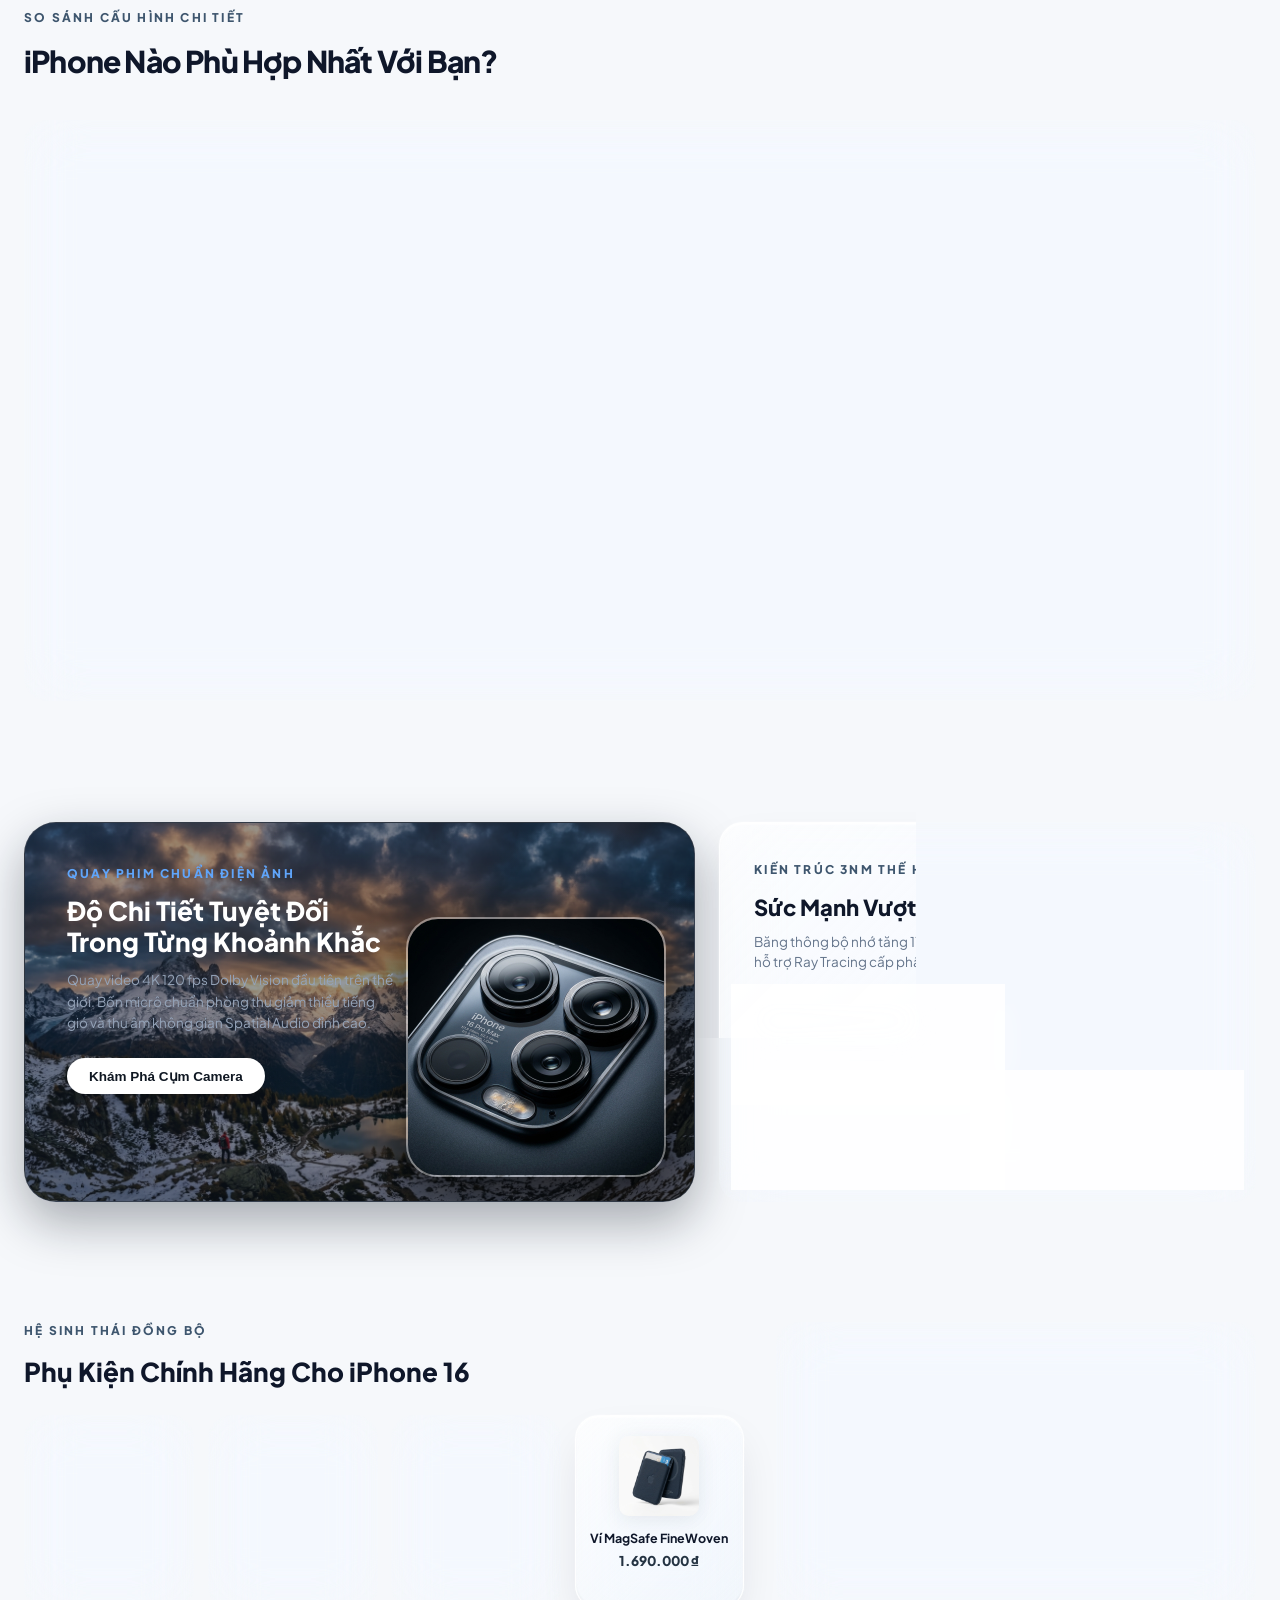
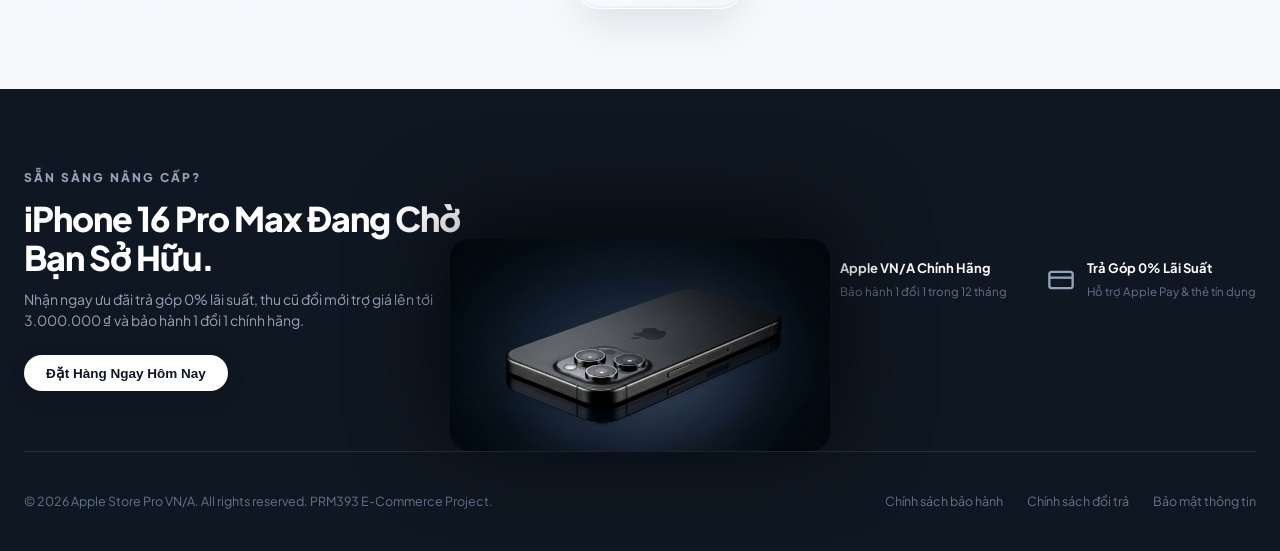
==== commit a68817f4: "fix: resolve Liquid-Glass merge regressions, dynamic compare/variants, theme engine & widget tests" ====
--- a/ui_template_kit/index.html
+++ b/ui_template_kit/index.html
@@ -161,7 +161,7 @@
           <div class="hero-phone-stage">
             <div class="rock-pedestal">
               <img id="heroPhoneRealImage" 
-                   src="images/hero_iphone_rock.jpg" 
+                   src="../assets/images/hero_iphone_rock.jpg" 
                    alt="Apple iPhone 16 Pro Max trên bệ đá tự nhiên" 
                    class="hero-phone-real-img"
                    loading="eager">
@@ -235,9 +235,9 @@
 
           <div class="lineup-cards-grid">
             <!-- Model 1: iPhone 16 Pro Max -->
-            <div class="liquid-glass-card lineup-card" onclick="selectModelFromLineup('iPhone 16 Pro Max', '34.990.000 ₫', 'images/lineup_16_promax.jpg', 'desert')">
+            <div class="liquid-glass-card lineup-card" onclick="selectModelFromLineup('iPhone 16 Pro Max', '34.990.000 ₫', '../assets/images/lineup_16_promax.jpg', 'desert')">
               <div class="lineup-thumb-area">
-                <img src="images/lineup_16_promax.jpg" alt="Apple iPhone 16 Pro Max Desert Titanium" loading="lazy">
+                <img src="../assets/images/lineup_16_promax.jpg" alt="Apple iPhone 16 Pro Max Desert Titanium" loading="lazy">
               </div>
               <h3 class="lineup-name">iPhone 16 Pro Max</h3>
               <p class="lineup-tagline">Màn hình 6.9" lớn nhất, khung titan cấp 5, chip A18 Pro và camera telephoto 5x.</p>
@@ -250,9 +250,9 @@
             </div>
 
             <!-- Model 2: iPhone 16 Pro -->
-            <div class="liquid-glass-card lineup-card" onclick="selectModelFromLineup('iPhone 16 Pro', '28.990.000 ₫', 'images/lineup_16_pro.jpg', 'natural')">
+            <div class="liquid-glass-card lineup-card" onclick="selectModelFromLineup('iPhone 16 Pro', '28.990.000 ₫', '../assets/images/lineup_16_pro.jpg', 'natural')">
               <div class="lineup-thumb-area">
-                <img src="images/lineup_16_pro.jpg" alt="Apple iPhone 16 Pro Natural Titanium" loading="lazy">
+                <img src="../assets/images/lineup_16_pro.jpg" alt="Apple iPhone 16 Pro Natural Titanium" loading="lazy">
               </div>
               <h3 class="lineup-name">iPhone 16 Pro</h3>
               <p class="lineup-tagline">Màn hình 6.3" ProMotion 120Hz, hiệu năng A18 Pro toàn năng trong kích thước nhỏ gọn.</p>
@@ -265,9 +265,9 @@
             </div>
 
             <!-- Model 3: iPhone 16 Plus -->
-            <div class="liquid-glass-card lineup-card" onclick="selectModelFromLineup('iPhone 16 Plus', '25.990.000 ₫', 'images/lineup_16_plus.jpg', 'teal')">
+            <div class="liquid-glass-card lineup-card" onclick="selectModelFromLineup('iPhone 16 Plus', '25.990.000 ₫', '../assets/images/lineup_16_plus.jpg', 'teal')">
               <div class="lineup-thumb-area">
-                <img src="images/lineup_16_plus.jpg" alt="Apple iPhone 16 Plus Teal Green" loading="lazy">
+                <img src="../assets/images/lineup_16_plus.jpg" alt="Apple iPhone 16 Plus Teal Green" loading="lazy">
               </div>
               <h3 class="lineup-name">iPhone 16 Plus</h3>
               <p class="lineup-tagline">Màn hình 6.7" rộng rãi, thời lượng pin cả ngày và cụm camera dọc sắc nét.</p>
@@ -280,9 +280,9 @@
             </div>
 
             <!-- Model 4: iPhone 16 -->
-            <div class="liquid-glass-card lineup-card" onclick="selectModelFromLineup('iPhone 16', '21.990.000 ₫', 'images/lineup_16_standard.jpg', 'ultramarine')">
+            <div class="liquid-glass-card lineup-card" onclick="selectModelFromLineup('iPhone 16', '21.990.000 ₫', '../assets/images/lineup_16_standard.jpg', 'ultramarine')">
               <div class="lineup-thumb-area">
-                <img src="images/lineup_16_standard.jpg" alt="Apple iPhone 16 Ultramarine Blue" loading="lazy">
+                <img src="../assets/images/lineup_16_standard.jpg" alt="Apple iPhone 16 Ultramarine Blue" loading="lazy">
               </div>
               <h3 class="lineup-name">iPhone 16</h3>
               <p class="lineup-tagline">Màn hình 6.1" nhỏ gọn, chip A18, Nút Tác Vụ và Nút Điều Khiển Camera tiện lợi.</p>
@@ -315,7 +315,7 @@
                   <th class="model-header-cell">
                     <div class="model-header-flex">
                       <div class="model-mini-thumb">
-                        <img src="images/lineup_16_promax.jpg" alt="iPhone 16 Pro Max" class="model-mini-real-img" style="width: 32px; height: 44px; object-fit: contain;">
+                        <img src="../assets/images/lineup_16_promax.jpg" alt="iPhone 16 Pro Max" class="model-mini-real-img" style="width: 32px; height: 44px; object-fit: contain;">
                       </div>
                       <div>
                         <strong>16 Pro Max</strong><br>
@@ -326,7 +326,7 @@
                   <th class="model-header-cell">
                     <div class="model-header-flex">
                       <div class="model-mini-thumb">
-                        <img src="images/lineup_16_pro.jpg" alt="iPhone 16 Pro" class="model-mini-real-img" style="width: 32px; height: 44px; object-fit: contain;">
+                        <img src="../assets/images/lineup_16_pro.jpg" alt="iPhone 16 Pro" class="model-mini-real-img" style="width: 32px; height: 44px; object-fit: contain;">
                       </div>
                       <div>
                         <strong>16 Pro</strong><br>
@@ -337,7 +337,7 @@
                   <th class="model-header-cell">
                     <div class="model-header-flex">
                       <div class="model-mini-thumb">
-                        <img src="images/lineup_16_plus.jpg" alt="iPhone 16 Plus" class="model-mini-real-img" style="width: 32px; height: 44px; object-fit: contain;">
+                        <img src="../assets/images/lineup_16_plus.jpg" alt="iPhone 16 Plus" class="model-mini-real-img" style="width: 32px; height: 44px; object-fit: contain;">
                       </div>
                       <div>
                         <strong>16 Plus</strong><br>
@@ -348,7 +348,7 @@
                   <th class="model-header-cell">
                     <div class="model-header-flex">
                       <div class="model-mini-thumb">
-                        <img src="images/lineup_16_standard.jpg" alt="iPhone 16" class="model-mini-real-img" style="width: 32px; height: 44px; object-fit: contain;">
+                        <img src="../assets/images/lineup_16_standard.jpg" alt="iPhone 16" class="model-mini-real-img" style="width: 32px; height: 44px; object-fit: contain;">
                       </div>
                       <div>
                         <strong>iPhone 16</strong><br>
@@ -420,7 +420,7 @@
           
           <!-- Banner Trái: Real Alpine Mountain Landscape & Video 4K 120 fps -->
           <div class="camera-showcase-banner">
-            <img src="images/scenic_mountain_banner.jpg" class="camera-scenic-bg" alt="Dãy núi Alps chụp bằng iPhone 16 Pro Max" loading="lazy">
+            <img src="../assets/images/scenic_mountain_banner.jpg" class="camera-scenic-bg" alt="Dãy núi Alps chụp bằng iPhone 16 Pro Max" loading="lazy">
             
             <div class="camera-content-box">
               <span class="eyebrow-text" style="color: #60A5FA;">QUAY PHIM CHUẨN ĐIỆN ẢNH</span>
@@ -431,7 +431,7 @@
 
             <!-- Real Macro Camera Module Island Element -->
             <div class="camera-close-up-lens">
-              <img src="images/camera_macro_lens.jpg" class="camera-macro-real-img" alt="Cận cảnh cụm camera 48MP Pro Max" loading="lazy">
+              <img src="../assets/images/camera_macro_lens.jpg" class="camera-macro-real-img" alt="Cận cảnh cụm camera 48MP Pro Max" loading="lazy">
             </div>
           </div>
 
@@ -502,7 +502,7 @@
               <!-- Item 1: AirPods Pro 2 -->
               <div class="liquid-glass-card acc-item-card" onclick="addAccessoryToCart('AirPods Pro 2 USB-C', '6.190.000 ₫')">
                 <div class="acc-thumb-box">
-                  <img src="images/acc_airpods_pro.jpg" alt="Apple AirPods Pro 2 USB-C" loading="lazy">
+                  <img src="../assets/images/acc_airpods_pro.jpg" alt="Apple AirPods Pro 2 USB-C" loading="lazy">
                 </div>
                 <div class="acc-name">AirPods Pro 2 (USB-C)</div>
                 <div class="acc-price">6.190.000 ₫</div>
@@ -511,7 +511,7 @@
               <!-- Item 2: MagSafe Clear Case -->
               <div class="liquid-glass-card acc-item-card" onclick="addAccessoryToCart('Ốp lưng MagSafe Trong Suốt', '1.490.000 ₫')">
                 <div class="acc-thumb-box">
-                  <img src="images/acc_clear_case.jpg" alt="Ốp lưng MagSafe Trong Suốt" loading="lazy">
+                  <img src="../assets/images/acc_clear_case.jpg" alt="Ốp lưng MagSafe Trong Suốt" loading="lazy">
                 </div>
                 <div class="acc-name">Ốp Trong Suốt MagSafe</div>
                 <div class="acc-price">1.490.000 ₫</div>
@@ -520,7 +520,7 @@
               <!-- Item 3: MagSafe Charger 25W -->
               <div class="liquid-glass-card acc-item-card" onclick="addAccessoryToCart('Bộ Sạc MagSafe 25W', '1.190.000 ₫')">
                 <div class="acc-thumb-box">
-                  <img src="images/acc_magsafe_charger.jpg" alt="Bộ Sạc MagSafe 25W Nhanh" loading="lazy">
+                  <img src="../assets/images/acc_magsafe_charger.jpg" alt="Bộ Sạc MagSafe 25W Nhanh" loading="lazy">
                 </div>
                 <div class="acc-name">Sạc MagSafe Nhanh 25W</div>
                 <div class="acc-price">1.190.000 ₫</div>
@@ -529,7 +529,7 @@
               <!-- Item 4: FineWoven Wallet -->
               <div class="liquid-glass-card acc-item-card" onclick="addAccessoryToCart('Ví Da FineWoven MagSafe', '1.690.000 ₫')">
                 <div class="acc-thumb-box">
-                  <img src="images/acc_finewoven_wallet.jpg" alt="Ví Da MagSafe FineWoven" loading="lazy">
+                  <img src="../assets/images/acc_finewoven_wallet.jpg" alt="Ví Da MagSafe FineWoven" loading="lazy">
                 </div>
                 <div class="acc-name">Ví MagSafe FineWoven</div>
                 <div class="acc-price">1.690.000 ₫</div>
@@ -582,7 +582,7 @@
             </div>
 
             <div class="footer-banner-phone-visual">
-              <img src="images/footer_phone_dark.jpg" class="footer-phone-real-img" alt="Apple iPhone 16 Pro Dark Titanium nằm trên bàn kính" loading="lazy">
+              <img src="../assets/images/footer_phone_dark.jpg" class="footer-phone-real-img" alt="Apple iPhone 16 Pro Dark Titanium nằm trên bàn kính" loading="lazy">
             </div>
 
             <!-- 3 Trust Badges per Test_UI.md -->
@@ -676,7 +676,7 @@
             <div class="liquid-glass-card" style="padding: 16px; margin-bottom: 16px; border-radius: 20px;">
               <span class="eyebrow-text" style="font-size: 10px; margin-bottom: 4px;">FLAGSHIP MODEL</span>
               <div style="display: flex; gap: 12px; align-items: center; margin-bottom: 10px;">
-                <img src="images/lineup_16_promax.jpg" alt="iPhone 16 Pro Max" style="width: 72px; height: 90px; object-fit: contain; border-radius: 10px;">
+                <img src="../assets/images/lineup_16_promax.jpg" alt="iPhone 16 Pro Max" style="width: 72px; height: 90px; object-fit: contain; border-radius: 10px;">
                 <div>
                   <h4 style="font-size: 16px; font-weight: 800; color: var(--ink); margin-bottom: 2px;">iPhone 16 Pro Max</h4>
                   <p style="font-size: 11.5px; color: var(--ink-muted); margin-bottom: 4px;">Titan Sa Mạc • Chip A18 Pro</p>
@@ -691,13 +691,13 @@
             <div style="display: grid; grid-template-columns: 1fr 1fr; gap: 10px;">
               <!-- Mini Model 1 -->
               <div class="liquid-glass-card" style="padding: 12px; border-radius: 16px; text-align: center;">
-                <img src="images/lineup_16_pro.jpg" alt="iPhone 16 Pro" style="height: 70px; object-fit: contain; margin-bottom: 6px;">
+                <img src="../assets/images/lineup_16_pro.jpg" alt="iPhone 16 Pro" style="height: 70px; object-fit: contain; margin-bottom: 6px;">
                 <div style="font-size: 12px; font-weight: 800; color: var(--ink);">iPhone 16 Pro</div>
                 <div style="font-size: 11px; font-weight: 800; color: var(--brand-700);">28.990.000 ₫</div>
               </div>
               <!-- Mini Model 2 -->
               <div class="liquid-glass-card" style="padding: 12px; border-radius: 16px; text-align: center;">
-                <img src="images/lineup_16_standard.jpg" alt="iPhone 16" style="height: 70px; object-fit: contain; margin-bottom: 6px;">
+                <img src="../assets/images/lineup_16_standard.jpg" alt="iPhone 16" style="height: 70px; object-fit: contain; margin-bottom: 6px;">
                 <div style="font-size: 12px; font-weight: 800; color: var(--ink);">iPhone 16</div>
                 <div style="font-size: 11px; font-weight: 800; color: var(--brand-700);">21.990.000 ₫</div>
               </div>
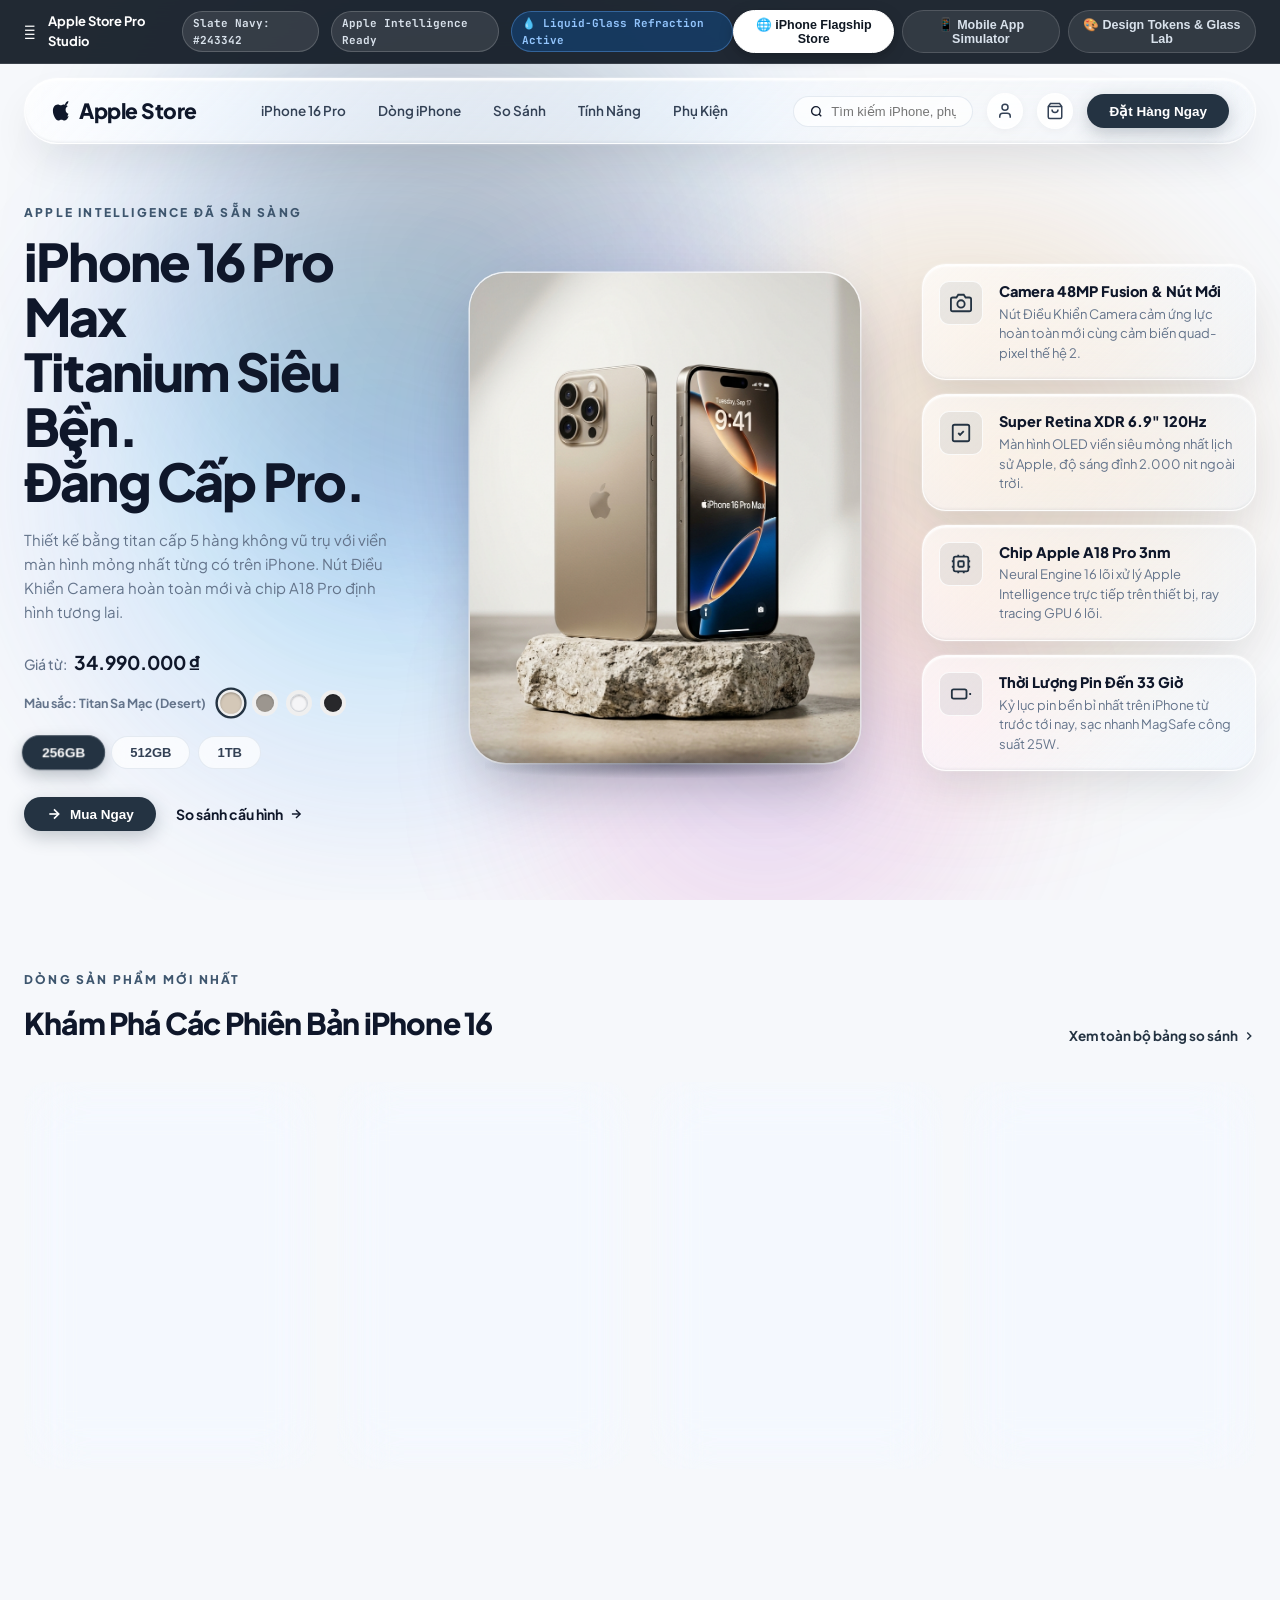
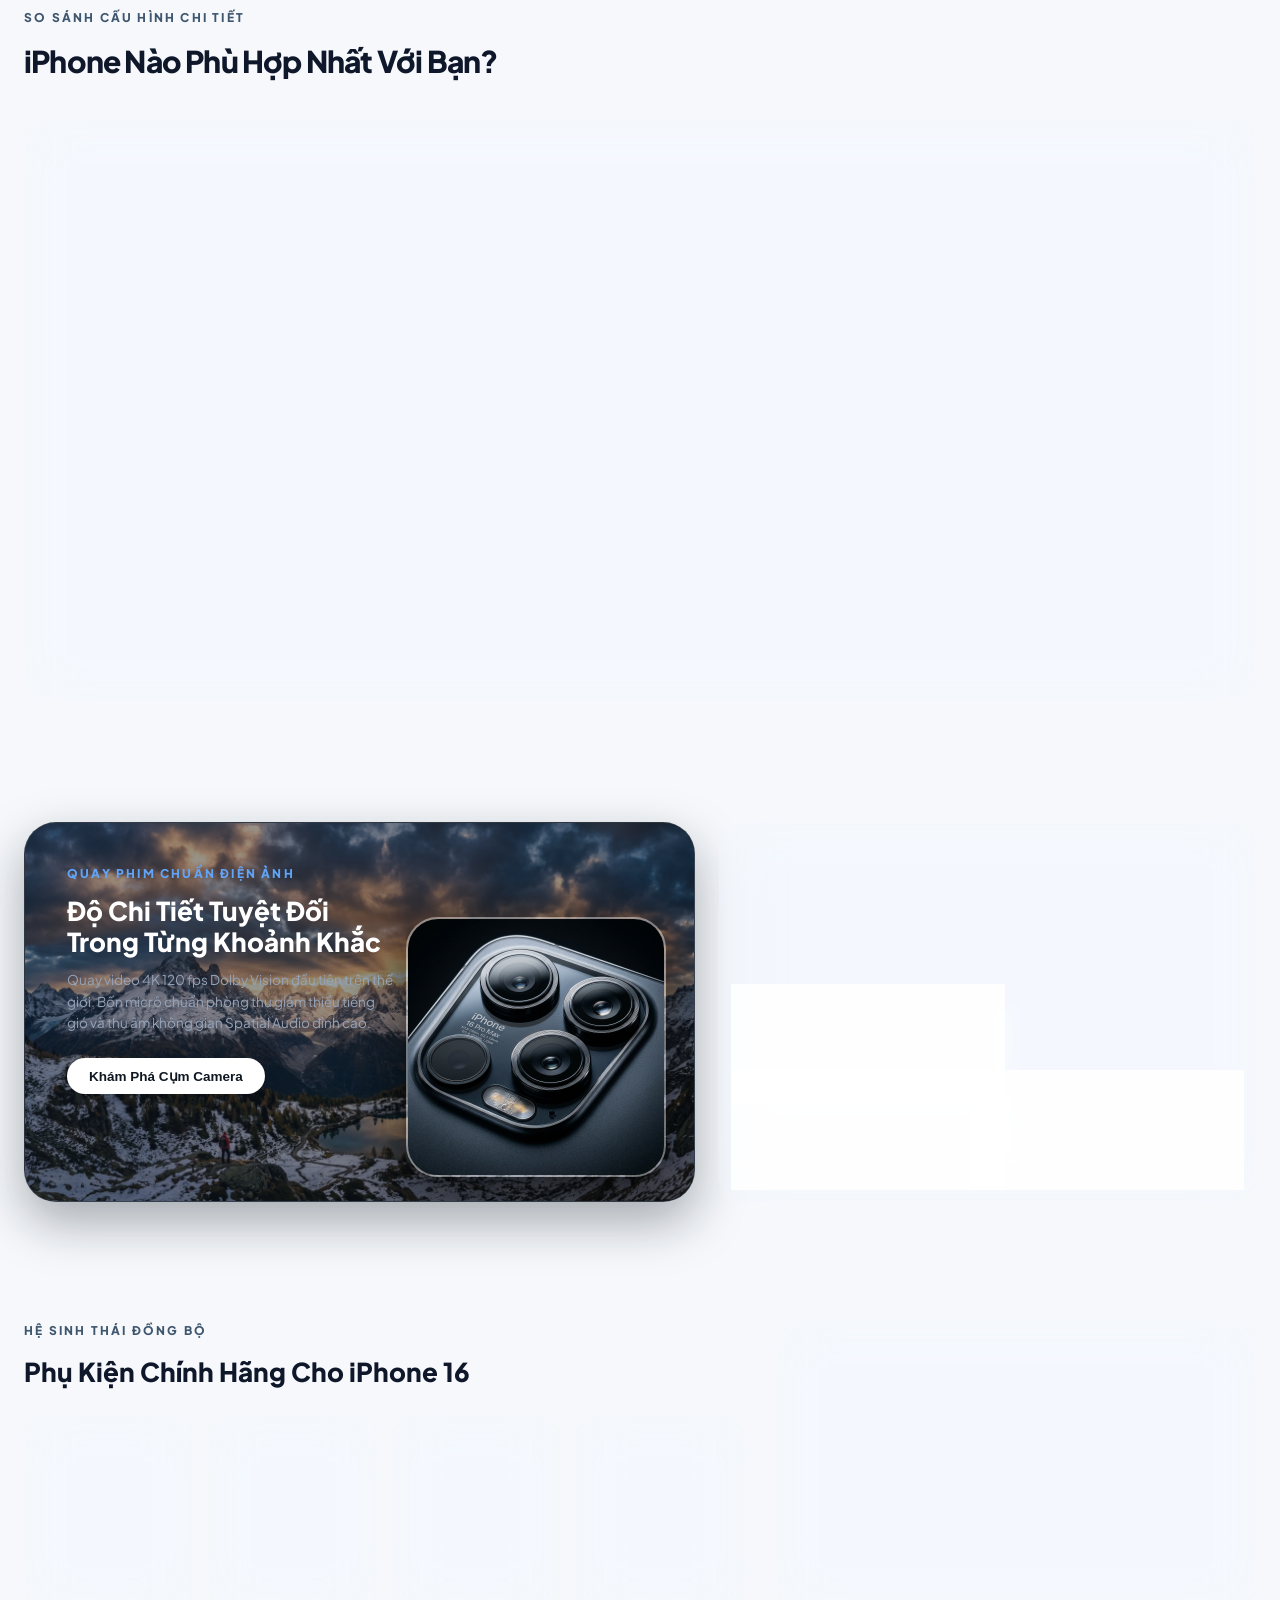
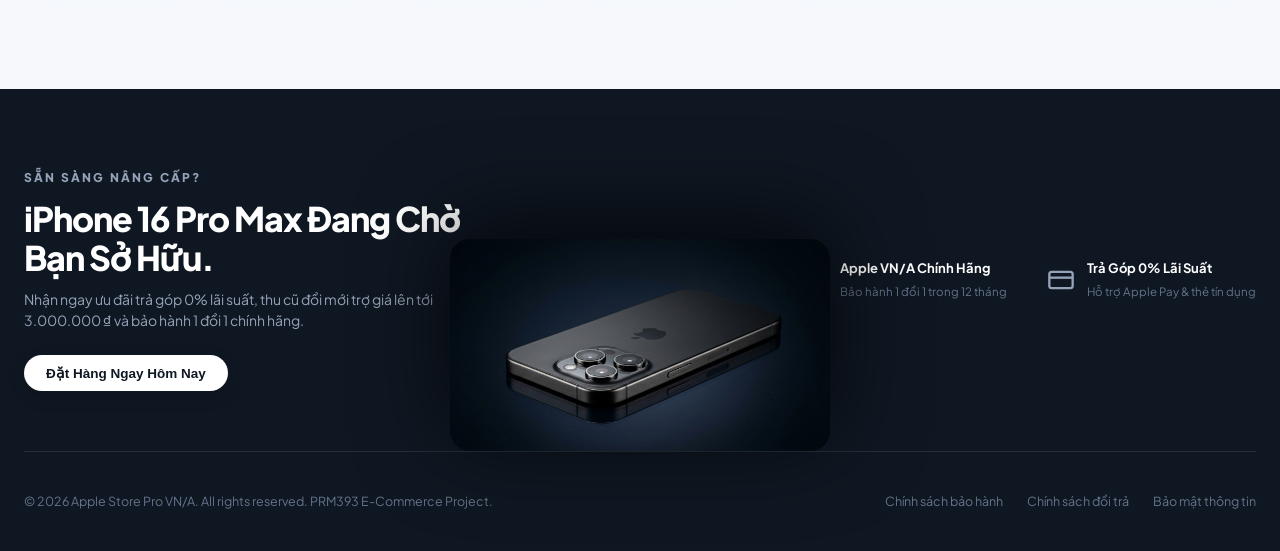
==== commit 390fb9e1: "Merge pull request #2 from KeyT9999/ui/real-images-flat-style UI/real images flat style" ====
--- a/ui_template_kit/index.html
+++ b/ui_template_kit/index.html
@@ -161,7 +161,7 @@
           <div class="hero-phone-stage">
             <div class="rock-pedestal">
               <img id="heroPhoneRealImage" 
-                   src="../assets/images/hero_iphone_rock.jpg" 
+                   src="images/hero_iphone_rock.jpg" 
                    alt="Apple iPhone 16 Pro Max trên bệ đá tự nhiên" 
                    class="hero-phone-real-img"
                    loading="eager">
@@ -235,9 +235,9 @@
 
           <div class="lineup-cards-grid">
             <!-- Model 1: iPhone 16 Pro Max -->
-            <div class="liquid-glass-card lineup-card" onclick="selectModelFromLineup('iPhone 16 Pro Max', '34.990.000 ₫', '../assets/images/lineup_16_promax.jpg', 'desert')">
+            <div class="liquid-glass-card lineup-card" onclick="selectModelFromLineup('iPhone 16 Pro Max', '34.990.000 ₫', 'images/lineup_16_promax.jpg', 'desert')">
               <div class="lineup-thumb-area">
-                <img src="../assets/images/lineup_16_promax.jpg" alt="Apple iPhone 16 Pro Max Desert Titanium" loading="lazy">
+                <img src="images/lineup_16_promax.jpg" alt="Apple iPhone 16 Pro Max Desert Titanium" loading="lazy">
               </div>
               <h3 class="lineup-name">iPhone 16 Pro Max</h3>
               <p class="lineup-tagline">Màn hình 6.9" lớn nhất, khung titan cấp 5, chip A18 Pro và camera telephoto 5x.</p>
@@ -250,9 +250,9 @@
             </div>
 
             <!-- Model 2: iPhone 16 Pro -->
-            <div class="liquid-glass-card lineup-card" onclick="selectModelFromLineup('iPhone 16 Pro', '28.990.000 ₫', '../assets/images/lineup_16_pro.jpg', 'natural')">
+            <div class="liquid-glass-card lineup-card" onclick="selectModelFromLineup('iPhone 16 Pro', '28.990.000 ₫', 'images/lineup_16_pro.jpg', 'natural')">
               <div class="lineup-thumb-area">
-                <img src="../assets/images/lineup_16_pro.jpg" alt="Apple iPhone 16 Pro Natural Titanium" loading="lazy">
+                <img src="images/lineup_16_pro.jpg" alt="Apple iPhone 16 Pro Natural Titanium" loading="lazy">
               </div>
               <h3 class="lineup-name">iPhone 16 Pro</h3>
               <p class="lineup-tagline">Màn hình 6.3" ProMotion 120Hz, hiệu năng A18 Pro toàn năng trong kích thước nhỏ gọn.</p>
@@ -265,9 +265,9 @@
             </div>
 
             <!-- Model 3: iPhone 16 Plus -->
-            <div class="liquid-glass-card lineup-card" onclick="selectModelFromLineup('iPhone 16 Plus', '25.990.000 ₫', '../assets/images/lineup_16_plus.jpg', 'teal')">
+            <div class="liquid-glass-card lineup-card" onclick="selectModelFromLineup('iPhone 16 Plus', '25.990.000 ₫', 'images/lineup_16_plus.jpg', 'teal')">
               <div class="lineup-thumb-area">
-                <img src="../assets/images/lineup_16_plus.jpg" alt="Apple iPhone 16 Plus Teal Green" loading="lazy">
+                <img src="images/lineup_16_plus.jpg" alt="Apple iPhone 16 Plus Teal Green" loading="lazy">
               </div>
               <h3 class="lineup-name">iPhone 16 Plus</h3>
               <p class="lineup-tagline">Màn hình 6.7" rộng rãi, thời lượng pin cả ngày và cụm camera dọc sắc nét.</p>
@@ -280,9 +280,9 @@
             </div>
 
             <!-- Model 4: iPhone 16 -->
-            <div class="liquid-glass-card lineup-card" onclick="selectModelFromLineup('iPhone 16', '21.990.000 ₫', '../assets/images/lineup_16_standard.jpg', 'ultramarine')">
+            <div class="liquid-glass-card lineup-card" onclick="selectModelFromLineup('iPhone 16', '21.990.000 ₫', 'images/lineup_16_standard.jpg', 'ultramarine')">
               <div class="lineup-thumb-area">
-                <img src="../assets/images/lineup_16_standard.jpg" alt="Apple iPhone 16 Ultramarine Blue" loading="lazy">
+                <img src="images/lineup_16_standard.jpg" alt="Apple iPhone 16 Ultramarine Blue" loading="lazy">
               </div>
               <h3 class="lineup-name">iPhone 16</h3>
               <p class="lineup-tagline">Màn hình 6.1" nhỏ gọn, chip A18, Nút Tác Vụ và Nút Điều Khiển Camera tiện lợi.</p>
@@ -315,7 +315,7 @@
                   <th class="model-header-cell">
                     <div class="model-header-flex">
                       <div class="model-mini-thumb">
-                        <img src="../assets/images/lineup_16_promax.jpg" alt="iPhone 16 Pro Max" class="model-mini-real-img" style="width: 32px; height: 44px; object-fit: contain;">
+                        <img src="images/lineup_16_promax.jpg" alt="iPhone 16 Pro Max" class="model-mini-real-img" style="width: 32px; height: 44px; object-fit: contain;">
                       </div>
                       <div>
                         <strong>16 Pro Max</strong><br>
@@ -326,7 +326,7 @@
                   <th class="model-header-cell">
                     <div class="model-header-flex">
                       <div class="model-mini-thumb">
-                        <img src="../assets/images/lineup_16_pro.jpg" alt="iPhone 16 Pro" class="model-mini-real-img" style="width: 32px; height: 44px; object-fit: contain;">
+                        <img src="images/lineup_16_pro.jpg" alt="iPhone 16 Pro" class="model-mini-real-img" style="width: 32px; height: 44px; object-fit: contain;">
                       </div>
                       <div>
                         <strong>16 Pro</strong><br>
@@ -337,7 +337,7 @@
                   <th class="model-header-cell">
                     <div class="model-header-flex">
                       <div class="model-mini-thumb">
-                        <img src="../assets/images/lineup_16_plus.jpg" alt="iPhone 16 Plus" class="model-mini-real-img" style="width: 32px; height: 44px; object-fit: contain;">
+                        <img src="images/lineup_16_plus.jpg" alt="iPhone 16 Plus" class="model-mini-real-img" style="width: 32px; height: 44px; object-fit: contain;">
                       </div>
                       <div>
                         <strong>16 Plus</strong><br>
@@ -348,7 +348,7 @@
                   <th class="model-header-cell">
                     <div class="model-header-flex">
                       <div class="model-mini-thumb">
-                        <img src="../assets/images/lineup_16_standard.jpg" alt="iPhone 16" class="model-mini-real-img" style="width: 32px; height: 44px; object-fit: contain;">
+                        <img src="images/lineup_16_standard.jpg" alt="iPhone 16" class="model-mini-real-img" style="width: 32px; height: 44px; object-fit: contain;">
                       </div>
                       <div>
                         <strong>iPhone 16</strong><br>
@@ -420,7 +420,7 @@
           
           <!-- Banner Trái: Real Alpine Mountain Landscape & Video 4K 120 fps -->
           <div class="camera-showcase-banner">
-            <img src="../assets/images/scenic_mountain_banner.jpg" class="camera-scenic-bg" alt="Dãy núi Alps chụp bằng iPhone 16 Pro Max" loading="lazy">
+            <img src="images/scenic_mountain_banner.jpg" class="camera-scenic-bg" alt="Dãy núi Alps chụp bằng iPhone 16 Pro Max" loading="lazy">
             
             <div class="camera-content-box">
               <span class="eyebrow-text" style="color: #60A5FA;">QUAY PHIM CHUẨN ĐIỆN ẢNH</span>
@@ -431,7 +431,7 @@
 
             <!-- Real Macro Camera Module Island Element -->
             <div class="camera-close-up-lens">
-              <img src="../assets/images/camera_macro_lens.jpg" class="camera-macro-real-img" alt="Cận cảnh cụm camera 48MP Pro Max" loading="lazy">
+              <img src="images/camera_macro_lens.jpg" class="camera-macro-real-img" alt="Cận cảnh cụm camera 48MP Pro Max" loading="lazy">
             </div>
           </div>
 
@@ -502,7 +502,7 @@
               <!-- Item 1: AirPods Pro 2 -->
               <div class="liquid-glass-card acc-item-card" onclick="addAccessoryToCart('AirPods Pro 2 USB-C', '6.190.000 ₫')">
                 <div class="acc-thumb-box">
-                  <img src="../assets/images/acc_airpods_pro.jpg" alt="Apple AirPods Pro 2 USB-C" loading="lazy">
+                  <img src="images/acc_airpods_pro.jpg" alt="Apple AirPods Pro 2 USB-C" loading="lazy">
                 </div>
                 <div class="acc-name">AirPods Pro 2 (USB-C)</div>
                 <div class="acc-price">6.190.000 ₫</div>
@@ -511,7 +511,7 @@
               <!-- Item 2: MagSafe Clear Case -->
               <div class="liquid-glass-card acc-item-card" onclick="addAccessoryToCart('Ốp lưng MagSafe Trong Suốt', '1.490.000 ₫')">
                 <div class="acc-thumb-box">
-                  <img src="../assets/images/acc_clear_case.jpg" alt="Ốp lưng MagSafe Trong Suốt" loading="lazy">
+                  <img src="images/acc_clear_case.jpg" alt="Ốp lưng MagSafe Trong Suốt" loading="lazy">
                 </div>
                 <div class="acc-name">Ốp Trong Suốt MagSafe</div>
                 <div class="acc-price">1.490.000 ₫</div>
@@ -520,7 +520,7 @@
               <!-- Item 3: MagSafe Charger 25W -->
               <div class="liquid-glass-card acc-item-card" onclick="addAccessoryToCart('Bộ Sạc MagSafe 25W', '1.190.000 ₫')">
                 <div class="acc-thumb-box">
-                  <img src="../assets/images/acc_magsafe_charger.jpg" alt="Bộ Sạc MagSafe 25W Nhanh" loading="lazy">
+                  <img src="images/acc_magsafe_charger.jpg" alt="Bộ Sạc MagSafe 25W Nhanh" loading="lazy">
                 </div>
                 <div class="acc-name">Sạc MagSafe Nhanh 25W</div>
                 <div class="acc-price">1.190.000 ₫</div>
@@ -529,7 +529,7 @@
               <!-- Item 4: FineWoven Wallet -->
               <div class="liquid-glass-card acc-item-card" onclick="addAccessoryToCart('Ví Da FineWoven MagSafe', '1.690.000 ₫')">
                 <div class="acc-thumb-box">
-                  <img src="../assets/images/acc_finewoven_wallet.jpg" alt="Ví Da MagSafe FineWoven" loading="lazy">
+                  <img src="images/acc_finewoven_wallet.jpg" alt="Ví Da MagSafe FineWoven" loading="lazy">
                 </div>
                 <div class="acc-name">Ví MagSafe FineWoven</div>
                 <div class="acc-price">1.690.000 ₫</div>
@@ -582,7 +582,7 @@
             </div>
 
             <div class="footer-banner-phone-visual">
-              <img src="../assets/images/footer_phone_dark.jpg" class="footer-phone-real-img" alt="Apple iPhone 16 Pro Dark Titanium nằm trên bàn kính" loading="lazy">
+              <img src="images/footer_phone_dark.jpg" class="footer-phone-real-img" alt="Apple iPhone 16 Pro Dark Titanium nằm trên bàn kính" loading="lazy">
             </div>
 
             <!-- 3 Trust Badges per Test_UI.md -->
@@ -676,7 +676,7 @@
             <div class="liquid-glass-card" style="padding: 16px; margin-bottom: 16px; border-radius: 20px;">
               <span class="eyebrow-text" style="font-size: 10px; margin-bottom: 4px;">FLAGSHIP MODEL</span>
               <div style="display: flex; gap: 12px; align-items: center; margin-bottom: 10px;">
-                <img src="../assets/images/lineup_16_promax.jpg" alt="iPhone 16 Pro Max" style="width: 72px; height: 90px; object-fit: contain; border-radius: 10px;">
+                <img src="images/lineup_16_promax.jpg" alt="iPhone 16 Pro Max" style="width: 72px; height: 90px; object-fit: contain; border-radius: 10px;">
                 <div>
                   <h4 style="font-size: 16px; font-weight: 800; color: var(--ink); margin-bottom: 2px;">iPhone 16 Pro Max</h4>
                   <p style="font-size: 11.5px; color: var(--ink-muted); margin-bottom: 4px;">Titan Sa Mạc • Chip A18 Pro</p>
@@ -691,13 +691,13 @@
             <div style="display: grid; grid-template-columns: 1fr 1fr; gap: 10px;">
               <!-- Mini Model 1 -->
               <div class="liquid-glass-card" style="padding: 12px; border-radius: 16px; text-align: center;">
-                <img src="../assets/images/lineup_16_pro.jpg" alt="iPhone 16 Pro" style="height: 70px; object-fit: contain; margin-bottom: 6px;">
+                <img src="images/lineup_16_pro.jpg" alt="iPhone 16 Pro" style="height: 70px; object-fit: contain; margin-bottom: 6px;">
                 <div style="font-size: 12px; font-weight: 800; color: var(--ink);">iPhone 16 Pro</div>
                 <div style="font-size: 11px; font-weight: 800; color: var(--brand-700);">28.990.000 ₫</div>
               </div>
               <!-- Mini Model 2 -->
               <div class="liquid-glass-card" style="padding: 12px; border-radius: 16px; text-align: center;">
-                <img src="../assets/images/lineup_16_standard.jpg" alt="iPhone 16" style="height: 70px; object-fit: contain; margin-bottom: 6px;">
+                <img src="images/lineup_16_standard.jpg" alt="iPhone 16" style="height: 70px; object-fit: contain; margin-bottom: 6px;">
                 <div style="font-size: 12px; font-weight: 800; color: var(--ink);">iPhone 16</div>
                 <div style="font-size: 11px; font-weight: 800; color: var(--brand-700);">21.990.000 ₫</div>
               </div>
